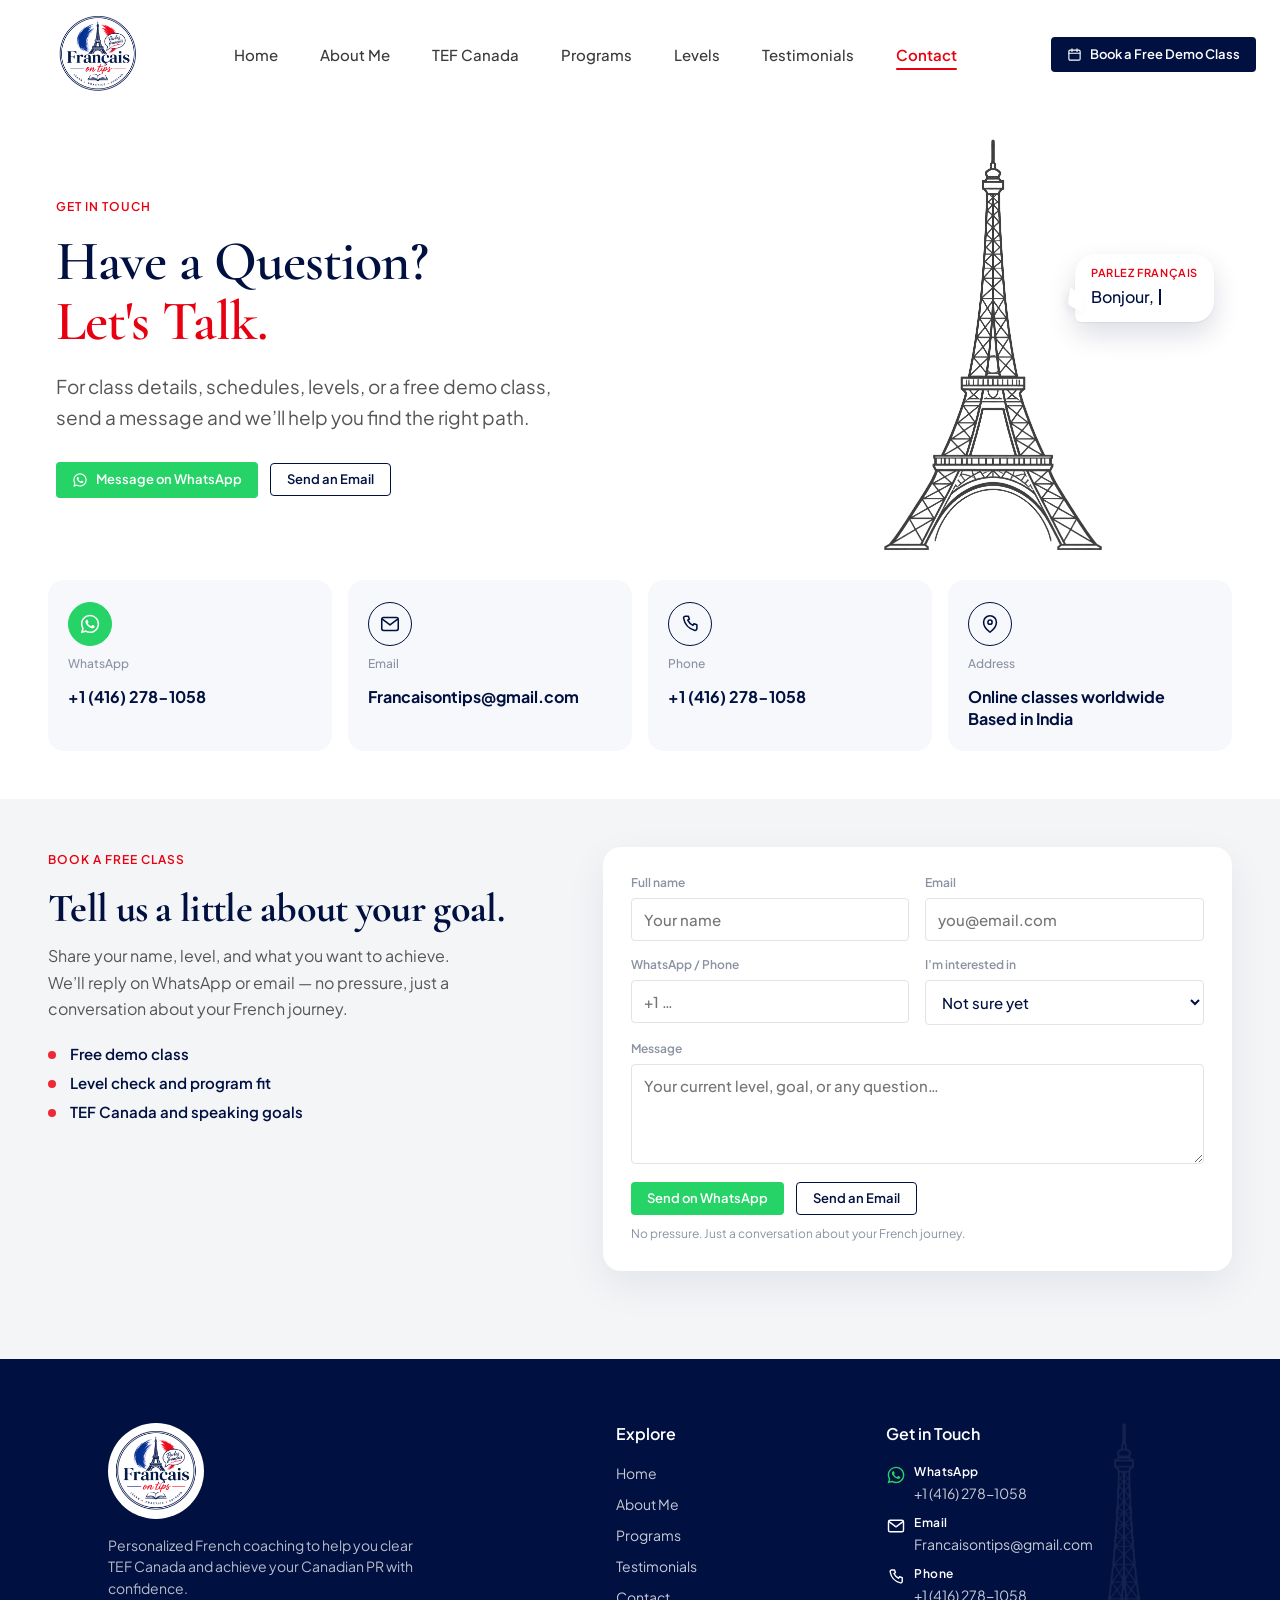
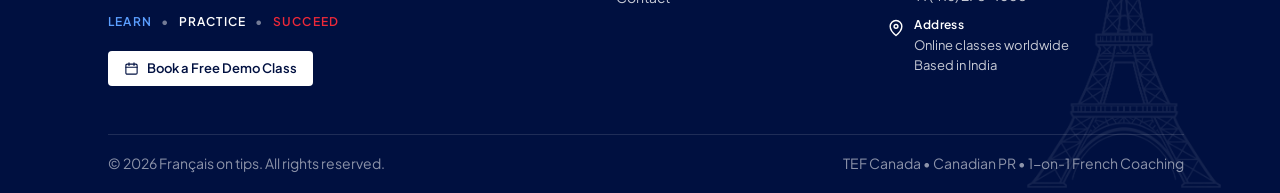
==== contact.html @ 5529ccb1 "v" ====
<!DOCTYPE html>
<html lang="en">
<head>
  <meta charset="UTF-8">
  <meta name="viewport" content="width=device-width, initial-scale=1.0">
  <title>Contact — Français on tips</title>
  <link rel="stylesheet" href="css/typography.css">
  <link rel="stylesheet" href="css/style.css">
</head>
<body>
  <header class="site-header">
    <nav class="navbar" aria-label="Primary">
      <a class="logo" href="index.html">
        <img src="images/logo.png" alt="Français on tips — Learn, Practice, Succeed">
      </a>

      <input type="checkbox" id="nav-toggle" class="nav-toggle" hidden>
      <label class="nav-hamburger" for="nav-toggle" aria-label="Toggle menu">
        <span></span>
        <span></span>
        <span></span>
      </label>

      <div class="nav-panel">
        <ul class="nav-links">
          <li><a href="index.html">Home</a></li>
          <li><a href="index.html#about">About Me</a></li>
          <li><a href="index.html#tef">TEF Canada</a></li>
          <li><a href="explore.html">Programs</a></li>
          <li><a href="index.html#courses">Levels</a></li>
          <li><a href="index.html#testimonials">Testimonials</a></li>
          <li><a class="active" href="contact.html">Contact</a></li>
        </ul>

        <a class="btn btn-primary nav-cta-mobile text-button" href="#book">
          <svg class="icon-cal" viewBox="0 0 24 24" aria-hidden="true">
            <rect x="3" y="5" width="18" height="16" rx="2" fill="none" stroke="currentColor" stroke-width="1.8"/>
            <path d="M3 10h18M8 3v4M16 3v4" fill="none" stroke="currentColor" stroke-width="1.8" stroke-linecap="round"/>
          </svg>
          Book a Free Demo Class
        </a>
      </div>

      <a class="btn btn-primary nav-cta text-button" href="#book">
        <svg class="icon-cal" viewBox="0 0 24 24" aria-hidden="true">
          <rect x="3" y="5" width="18" height="16" rx="2" fill="none" stroke="currentColor" stroke-width="1.8"/>
          <path d="M3 10h18M8 3v4M16 3v4" fill="none" stroke="currentColor" stroke-width="1.8" stroke-linecap="round"/>
        </svg>
        Book a Free Demo Class
      </a>
    </nav>
  </header>

  <main>
    <section class="contact-hero" id="contact">
      <div class="contact-hero-inner">
        <div class="contact-hero-copy">
          <span class="text-label contact-kicker">Get in Touch</span>
          <h1 class="heading-display">Have a Question?<br><span class="accent">Let's Talk.</span></h1>
          <p class="text-body-lg contact-lead">
            For class details, schedules, levels, or a free demo class,
            send a message and we’ll help you find the right path.
          </p>
          <div class="contact-hero-actions">
            <a class="btn text-button talk-wa" href="https://wa.me/14162781058" target="_blank" rel="noopener noreferrer">
              <svg viewBox="0 0 24 24" fill="currentColor" aria-hidden="true">
                <path d="M19.05 4.91A9.82 9.82 0 0 0 12.04 2C6.55 2 2.08 6.45 2.08 11.94c0 1.75.46 3.45 1.32 4.95L2 22l5.25-1.38a10 10 0 0 0 4.79 1.22h.01c5.49 0 9.96-4.45 9.96-9.94 0-2.65-1.03-5.14-2.96-7zM12.04 20.15h-.01a8.26 8.26 0 0 1-4.21-1.15l-.3-.18-3.12.82.83-3.04-.2-.31a8.2 8.2 0 0 1-1.26-4.38c0-4.54 3.7-8.24 8.26-8.24 2.2 0 4.28.86 5.84 2.42a8.18 8.18 0 0 1 2.42 5.83c0 4.54-3.71 8.23-8.25 8.23zm4.52-6.16c-.25-.12-1.47-.72-1.7-.81-.22-.08-.39-.12-.55.13-.16.24-.63.8-.77.97-.14.16-.28.18-.53.06-.25-.13-1.05-.39-2-1.23-.74-.66-1.23-1.47-1.38-1.72-.14-.24-.02-.38.11-.5.11-.11.25-.28.37-.42.12-.14.16-.24.25-.41.08-.16.04-.31-.02-.43-.06-.12-.55-1.33-.76-1.82-.2-.48-.4-.41-.55-.42h-.47c-.16 0-.43.06-.65.31-.22.24-.86.84-.86 2.06s.88 2.39 1 2.56c.12.16 1.73 2.64 4.2 3.7.59.25 1.05.41 1.41.52.59.18 1.13.16 1.56.1.48-.07 1.47-.6 1.67-1.18.21-.58.21-1.07.14-1.18-.06-.1-.22-.16-.47-.28z"/>
              </svg>
              Message on WhatsApp
            </a>
            <a class="btn btn-outline text-button" href="mailto:Francaisontips@gmail.com">
              Send an Email
            </a>
          </div>
        </div>

        <div class="contact-hero-visual">
          <img class="contact-eiffel" src="images/eiffel-tower.png" alt="">
          <div class="speech-bubble">
            <p class="chat-label">Parlez français</p>
            <p class="chat-typed">
              <span id="chat-type"></span><span class="chat-cursor" aria-hidden="true"></span>
            </p>
          </div>
        </div>
      </div>
    </section>

    <section class="contact-cards">
      <a class="contact-card" href="https://wa.me/14162781058" target="_blank" rel="noopener noreferrer">
        <span class="talk-icon talk-icon-wa" aria-hidden="true">
          <svg viewBox="0 0 24 24" fill="currentColor">
            <path d="M19.05 4.91A9.82 9.82 0 0 0 12.04 2C6.55 2 2.08 6.45 2.08 11.94c0 1.75.46 3.45 1.32 4.95L2 22l5.25-1.38a10 10 0 0 0 4.79 1.22h.01c5.49 0 9.96-4.45 9.96-9.94 0-2.65-1.03-5.14-2.96-7zM12.04 20.15h-.01a8.26 8.26 0 0 1-4.21-1.15l-.3-.18-3.12.82.83-3.04-.2-.31a8.2 8.2 0 0 1-1.26-4.38c0-4.54 3.7-8.24 8.26-8.24 2.2 0 4.28.86 5.84 2.42a8.18 8.18 0 0 1 2.42 5.83c0 4.54-3.71 8.23-8.25 8.23zm4.52-6.16c-.25-.12-1.47-.72-1.7-.81-.22-.08-.39-.12-.55.13-.16.24-.63.8-.77.97-.14.16-.28.18-.53.06-.25-.13-1.05-.39-2-1.23-.74-.66-1.23-1.47-1.38-1.72-.14-.24-.02-.38.11-.5.11-.11.25-.28.37-.42.12-.14.16-.24.25-.41.08-.16.04-.31-.02-.43-.06-.12-.55-1.33-.76-1.82-.2-.48-.4-.41-.55-.42h-.47c-.16 0-.43.06-.65.31-.22.24-.86.84-.86 2.06s.88 2.39 1 2.56c.12.16 1.73 2.64 4.2 3.7.59.25 1.05.41 1.41.52.59.18 1.13.16 1.56.1.48-.07 1.47-.6 1.67-1.18.21-.58.21-1.07.14-1.18-.06-.1-.22-.16-.47-.28z"/>
          </svg>
        </span>
        <strong class="talk-label">WhatsApp</strong>
        <span>+1 (416) 278-1058</span>
      </a>

      <a class="contact-card" href="mailto:Francaisontips@gmail.com">
        <span class="talk-icon" aria-hidden="true">
          <svg viewBox="0 0 24 24" fill="none">
            <rect x="3" y="5" width="18" height="14" rx="2" stroke="currentColor" stroke-width="1.7"/>
            <path d="m4 7 8 6 8-6" stroke="currentColor" stroke-width="1.7" stroke-linecap="round" stroke-linejoin="round"/>
          </svg>
        </span>
        <strong class="talk-label">Email</strong>
        <span>Francaisontips@gmail.com</span>
      </a>

      <a class="contact-card" href="tel:+14162781058">
        <span class="talk-icon" aria-hidden="true">
          <svg viewBox="0 0 24 24" fill="none">
            <path d="M7 3.5h3.2l1.1 3.2-1.8 1.1a12.5 12.5 0 0 0 5.7 5.7l1.1-1.8 3.2 1.1V17a2 2 0 0 1-2.2 2A16.5 16.5 0 0 1 5 5.7 2 2 0 0 1 7 3.5Z" stroke="currentColor" stroke-width="1.7" stroke-linejoin="round"/>
          </svg>
        </span>
        <strong class="talk-label">Phone</strong>
        <span>+1 (416) 278-1058</span>
      </a>

      <div class="contact-card">
        <span class="talk-icon" aria-hidden="true">
          <svg viewBox="0 0 24 24" fill="none">
            <path d="M12 21s7-5.4 7-11a7 7 0 1 0-14 0c0 5.6 7 11 7 11Z" stroke="currentColor" stroke-width="1.7" stroke-linejoin="round"/>
            <circle cx="12" cy="10" r="2.3" stroke="currentColor" stroke-width="1.7"/>
          </svg>
        </span>
        <strong class="talk-label">Address</strong>
        <span>Online classes worldwide<br>Based in India</span>
      </div>
    </section>

    <section class="contact-book" id="book">
      <div class="contact-book-copy">
        <span class="text-label contact-kicker">Book a Free Class</span>
        <h2 class="heading-h2 talk-title">Tell us a little about your goal.</h2>
        <p class="text-body">
          Share your name, level, and what you want to achieve.
          We’ll reply on WhatsApp or email — no pressure, just a conversation about your French journey.
        </p>
        <ul class="contact-points">
          <li>Free demo class</li>
          <li>Level check and program fit</li>
          <li>TEF Canada and speaking goals</li>
        </ul>
      </div>

      <form class="contact-form" id="contact-form">
        <div class="contact-fields">
          <label class="contact-field">
            <span>Full name</span>
            <input type="text" name="name" autocomplete="name" required placeholder="Your name">
          </label>
          <label class="contact-field">
            <span>Email</span>
            <input type="email" name="email" autocomplete="email" required placeholder="you@email.com">
          </label>
          <label class="contact-field">
            <span>WhatsApp / Phone</span>
            <input type="tel" name="phone" autocomplete="tel" placeholder="+1 …">
          </label>
          <label class="contact-field">
            <span>I’m interested in</span>
            <select name="program">
              <option value="Not sure yet">Not sure yet</option>
              <option value="1-on-1 Speaking">1-on-1 Speaking</option>
              <option value="Group Speaking">Group Speaking</option>
              <option value="Foundation Course A1–B2">Foundation Course A1–B2</option>
              <option value="TEF Canada Prep">TEF Canada Prep</option>
            </select>
          </label>
        </div>
        <label class="contact-field">
          <span>Message</span>
          <textarea name="message" rows="4" placeholder="Your current level, goal, or any question…"></textarea>
        </label>
        <div class="contact-form-actions">
          <button class="btn text-button talk-wa" type="submit" name="via" value="whatsapp">
            Send on WhatsApp
          </button>
          <button class="btn btn-outline text-button" type="submit" name="via" value="email">
            Send an Email
          </button>
        </div>
        <p class="cta-note">No pressure. Just a conversation about your French journey.</p>
      </form>
    </section>
  </main>

  <footer class="site-footer">
    <img class="footer-eiffel" src="images/eiffel-tower.png" alt="">

    <div class="footer-inner">
      <div class="footer-brand">
        <a class="footer-logo" href="index.html">
          <img src="images/logo.png" alt="Français on tips">
        </a>
        <p class="text-body-sm">
          Personalized French coaching to help you clear TEF Canada
          and achieve your Canadian PR with confidence.
        </p>
        <p class="footer-tagline">
          <span class="flag-blue">Learn</span>
          <span class="flag-dot">•</span>
          <span class="flag-white">Practice</span>
          <span class="flag-dot">•</span>
          <span class="flag-red">Succeed</span>
        </p>
        <a class="btn btn-primary text-button footer-cta" href="#book">
          <svg class="icon-cal" viewBox="0 0 24 24" aria-hidden="true">
            <rect x="3" y="5" width="18" height="16" rx="2" fill="none" stroke="currentColor" stroke-width="1.8"/>
            <path d="M3 10h18M8 3v4M16 3v4" fill="none" stroke="currentColor" stroke-width="1.8" stroke-linecap="round"/>
          </svg>
          Book a Free Demo Class
        </a>
      </div>

      <div class="footer-col">
        <h2 class="heading-h6">Explore</h2>
        <ul>
          <li><a href="index.html">Home</a></li>
          <li><a href="index.html#about">About Me</a></li>
          <li><a href="explore.html">Programs</a></li>
          <li><a href="index.html#testimonials">Testimonials</a></li>
          <li><a href="contact.html">Contact</a></li>
        </ul>
      </div>

      <div class="footer-col footer-contact">
        <h2 class="heading-h6">Get in Touch</h2>
        <ul>
          <li>
            <a class="footer-contact-link" href="https://wa.me/14162781058" target="_blank" rel="noopener noreferrer">
              <span class="footer-icon footer-icon-whatsapp" aria-hidden="true">
                <svg viewBox="0 0 24 24" fill="currentColor">
                  <path d="M19.05 4.91A9.82 9.82 0 0 0 12.04 2C6.55 2 2.08 6.45 2.08 11.94c0 1.75.46 3.45 1.32 4.95L2 22l5.25-1.38a10 10 0 0 0 4.79 1.22h.01c5.49 0 9.96-4.45 9.96-9.94 0-2.65-1.03-5.14-2.96-7zM12.04 20.15h-.01a8.26 8.26 0 0 1-4.21-1.15l-.3-.18-3.12.82.83-3.04-.2-.31a8.2 8.2 0 0 1-1.26-4.38c0-4.54 3.7-8.24 8.26-8.24 2.2 0 4.28.86 5.84 2.42a8.18 8.18 0 0 1 2.42 5.83c0 4.54-3.71 8.23-8.25 8.23zm4.52-6.16c-.25-.12-1.47-.72-1.7-.81-.22-.08-.39-.12-.55.13-.16.24-.63.8-.77.97-.14.16-.28.18-.53.06-.25-.13-1.05-.39-2-1.23-.74-.66-1.23-1.47-1.38-1.72-.14-.24-.02-.38.11-.5.11-.11.25-.28.37-.42.12-.14.16-.24.25-.41.08-.16.04-.31-.02-.43-.06-.12-.55-1.33-.76-1.82-.2-.48-.4-.41-.55-.42h-.47c-.16 0-.43.06-.65.31-.22.24-.86.84-.86 2.06s.88 2.39 1 2.56c.12.16 1.73 2.64 4.2 3.7.59.25 1.05.41 1.41.52.59.18 1.13.16 1.56.1.48-.07 1.47-.6 1.67-1.18.21-.58.21-1.07.14-1.18-.06-.1-.22-.16-.47-.28z"/>
                </svg>
              </span>
              <span>
                <strong>WhatsApp</strong>
                +1 (416) 278-1058
              </span>
            </a>
          </li>
          <li>
            <a class="footer-contact-link" href="mailto:Francaisontips@gmail.com">
              <span class="footer-icon" aria-hidden="true">
                <svg viewBox="0 0 24 24" fill="none">
                  <rect x="3" y="5" width="18" height="14" rx="2" stroke="currentColor" stroke-width="1.7"/>
                  <path d="m4 7 8 6 8-6" stroke="currentColor" stroke-width="1.7" stroke-linecap="round" stroke-linejoin="round"/>
                </svg>
              </span>
              <span>
                <strong>Email</strong>
                Francaisontips@gmail.com
              </span>
            </a>
          </li>
          <li>
            <a class="footer-contact-link" href="tel:+14162781058">
              <span class="footer-icon" aria-hidden="true">
                <svg viewBox="0 0 24 24" fill="none">
                  <path d="M7 3.5h3.2l1.1 3.2-1.8 1.1a12.5 12.5 0 0 0 5.7 5.7l1.1-1.8 3.2 1.1V17a2 2 0 0 1-2.2 2A16.5 16.5 0 0 1 5 5.7 2 2 0 0 1 7 3.5Z" stroke="currentColor" stroke-width="1.7" stroke-linejoin="round"/>
                </svg>
              </span>
              <span>
                <strong>Phone</strong>
                +1 (416) 278-1058
              </span>
            </a>
          </li>
          <li>
            <span class="footer-contact-link">
              <span class="footer-icon" aria-hidden="true">
                <svg viewBox="0 0 24 24" fill="none">
                  <path d="M12 21s7-5.4 7-11a7 7 0 1 0-14 0c0 5.6 7 11 7 11Z" stroke="currentColor" stroke-width="1.7" stroke-linejoin="round"/>
                  <circle cx="12" cy="10" r="2.3" stroke="currentColor" stroke-width="1.7"/>
                </svg>
              </span>
              <span>
                <strong>Address</strong>
                Online classes worldwide<br>Based in India
              </span>
            </span>
          </li>
        </ul>
      </div>
    </div>

    <div class="footer-bottom">
      <p class="text-body-sm">© 2026 Français on tips. All rights reserved.</p>
      <p class="text-body-sm">TEF Canada • Canadian PR • 1-on-1 French Coaching</p>
    </div>
  </footer>

  <script src="js/main.js"></script>
</body>
</html>
---- css/typography.css ----
/* =========================================
   EDUCATION WEBSITE — TYPOGRAPHY SYSTEM
   Font: Plus Jakarta Sans
   Mobile → Tablet → Desktop
   ========================================= */

@font-face {
  font-family: "Plus Jakarta Sans";
  src: url("../fonts/PlusJakartaSans-VariableFont_wght.ttf") format("truetype");
  font-weight: 200 800;
  font-style: normal;
  font-display: swap;
}

@font-face {
  font-family: "Plus Jakarta Sans";
  src: url("../fonts/PlusJakartaSans-Italic-VariableFont_wght.ttf") format("truetype");
  font-weight: 200 800;
  font-style: italic;
  font-display: swap;
}

@font-face {
  font-family: "Cormorant Garamond";
  src: url("../fonts/CormorantGaramond-VariableFont_wght.ttf") format("truetype");
  font-weight: 300 700;
  font-style: normal;
  font-display: swap;
}

@font-face {
  font-family: "Cormorant Garamond";
  src: url("../fonts/CormorantGaramond-Italic-VariableFont_wght.ttf") format("truetype");
  font-weight: 300 700;
  font-style: italic;
  font-display: swap;
}

/* ---------- Base Typography ---------- */

:root {
  --font-family: "Plus Jakarta Sans", sans-serif;
  --font-display: "Cormorant Garamond", serif;

  /* Brand Colors */
  --navy: #001040;
  --navy-mid: #0b2158;
  --red: #e80010;
  --red-maple: #f83830;

  /* Text Colors */
  --text-primary: #1a1a1a;
  --text-secondary: #555555;
  --text-muted: #777777;

  /* Line Heights */
  --heading-line-height: 1.15;
  --body-line-height: 1.6;
}

html {
  font-family: var(--font-family);
}

body {
  font-family: var(--font-family);
  color: var(--text-primary);
}


/* =========================================
   DISPLAY — Hero / Page Title (Serif)
   ========================================= */

.heading-display {
  font-family: var(--font-display);
  font-size: 40px;
  line-height: 1.08;
  font-weight: 600;
  letter-spacing: -0.6px;
  color: var(--navy);
  margin: 0;
}

.heading-display .accent {
  color: var(--red);
}


/* =========================================
   H1 — Main Page Heading
   ========================================= */

.heading-h1 {
  font-family: var(--font-family);
  font-size: 36px;
  line-height: 1.15;
  font-weight: 700;
  letter-spacing: -0.8px;
  color: var(--text-primary);
  margin: 0;
}


/* =========================================
   H2 — Section Heading
   ========================================= */

.heading-h2 {
  font-family: var(--font-family);
  font-size: 30px;
  line-height: 1.2;
  font-weight: 700;
  letter-spacing: -0.5px;
  color: var(--text-primary);
  margin: 0;
}


/* =========================================
   H3 — Sub Section Heading
   ========================================= */

.heading-h3 {
  font-family: var(--font-family);
  font-size: 24px;
  line-height: 1.25;
  font-weight: 600;
  letter-spacing: -0.3px;
  color: var(--text-primary);
  margin: 0;
}


/* =========================================
   H4 — Card / Content Heading
   ========================================= */

.heading-h4 {
  font-family: var(--font-family);
  font-size: 20px;
  line-height: 1.3;
  font-weight: 600;
  color: var(--text-primary);
  margin: 0;
}


/* =========================================
   H5 — Small Heading
   ========================================= */

.heading-h5 {
  font-family: var(--font-family);
  font-size: 18px;
  line-height: 1.35;
  font-weight: 600;
  color: var(--text-primary);
  margin: 0;
}


/* =========================================
   H6 — Smallest Heading
   ========================================= */

.heading-h6 {
  font-family: var(--font-family);
  font-size: 16px;
  line-height: 1.4;
  font-weight: 600;
  color: var(--text-primary);
  margin: 0;
}


/* =========================================
   BODY / DESCRIPTION
   ========================================= */

.text-body {
  font-family: var(--font-family);
  font-size: 16px;
  line-height: var(--body-line-height);
  font-weight: 400;
  color: var(--text-secondary);
  margin: 0;
}


/* Large Description */

.text-body-lg {
  font-family: var(--font-family);
  font-size: 18px;
  line-height: 1.6;
  font-weight: 400;
  color: var(--text-secondary);
  margin: 0;
}


/* Small Description */

.text-body-sm {
  font-family: var(--font-family);
  font-size: 14px;
  line-height: 1.55;
  font-weight: 400;
  color: var(--text-secondary);
  margin: 0;
}


/* =========================================
   LABEL / EYEBROW
   ========================================= */

.text-label {
  font-family: var(--font-family);
  font-size: 13px;
  line-height: 1.4;
  font-weight: 600;
  letter-spacing: 0.8px;
  text-transform: uppercase;
  color: var(--text-secondary);
}


/* =========================================
   BUTTON TEXT
   ========================================= */

.text-button {
  font-family: var(--font-family);
  font-size: 13px;
  line-height: 1;
  font-weight: 600;
}


/* =========================================
   MOBILE
   0px – 767px
   ========================================= */

@media (max-width: 767px) {

  .heading-display {
    font-size: 36px;
    line-height: 1.1;
    letter-spacing: -0.5px;
  }

  .heading-h1 {
    font-size: 32px;
    line-height: 1.15;
    letter-spacing: -0.6px;
  }

  .heading-h2 {
    font-size: 26px;
    line-height: 1.2;
    letter-spacing: -0.4px;
  }

  .heading-h3 {
    font-size: 22px;
    line-height: 1.25;
  }

  .heading-h4 {
    font-size: 19px;
    line-height: 1.3;
  }

  .heading-h5 {
    font-size: 17px;
    line-height: 1.35;
  }

  .heading-h6 {
    font-size: 15px;
    line-height: 1.4;
  }

  .text-body-lg {
    font-size: 17px;
    line-height: 1.55;
  }

  .text-body {
    font-size: 15px;
    line-height: 1.6;
  }

  .text-body-sm {
    font-size: 13px;
    line-height: 1.55;
  }

  .text-label {
    font-size: 11px;
    letter-spacing: 0.7px;
  }

  .text-button {
    font-size: 12px;
  }
}


/* =========================================
   TABLET
   768px – 1023px
   ========================================= */

@media (min-width: 768px) and (max-width: 1023px) {

  .heading-display {
    font-size: 48px;
    line-height: 1.08;
    letter-spacing: -0.7px;
  }

  .heading-h1 {
    font-size: 42px;
    line-height: 1.15;
    letter-spacing: -0.8px;
  }

  .heading-h2 {
    font-size: 34px;
    line-height: 1.2;
  }

  .heading-h3 {
    font-size: 26px;
    line-height: 1.25;
  }

  .heading-h4 {
    font-size: 21px;
    line-height: 1.3;
  }

  .heading-h5 {
    font-size: 18px;
  }

  .heading-h6 {
    font-size: 16px;
  }

  .text-body-lg {
    font-size: 18px;
    line-height: 1.6;
  }

  .text-body {
    font-size: 16px;
    line-height: 1.6;
  }

  .text-body-sm {
    font-size: 14px;
  }

  .text-label {
    font-size: 12px;
  }

  .text-button {
    font-size: 13px;
  }
}


/* =========================================
   DESKTOP
   1024px+
   ========================================= */

@media (min-width: 1024px) {

  .heading-display {
    font-size: 52px;
    line-height: 1.06;
    letter-spacing: -0.9px;
  }

  .heading-h1 {
    font-size: 52px;
    line-height: 1.1;
    letter-spacing: -1.2px;
  }

  .heading-h2 {
    font-size: 40px;
    line-height: 1.15;
    letter-spacing: -0.7px;
  }

  .heading-h3 {
    font-size: 30px;
    line-height: 1.2;
    letter-spacing: -0.4px;
  }

  .heading-h4 {
    font-size: 22px;
    line-height: 1.3;
  }

  .heading-h5 {
    font-size: 19px;
    line-height: 1.35;
  }

  .heading-h6 {
    font-size: 16px;
    line-height: 1.4;
  }

  .text-body-lg {
    font-size: 19px;
    line-height: 1.65;
  }

  .text-body {
    font-size: 16px;
    line-height: 1.65;
  }

  .text-body-sm {
    font-size: 14px;
    line-height: 1.55;
  }

  .text-label {
    font-size: 12px;
    letter-spacing: 1px;
  }

  .text-button {
    font-size: 13px;
  }
}
---- css/style.css ----
/* =========================================
   FRANÇAIS ON TIPS — Layout
   Mobile → Tablet → Desktop
   ========================================= */

*,
*::before,
*::after {
  box-sizing: border-box;
}

html {
  scroll-behavior: smooth;
}

body {
  margin: 0;
  background: #ffffff;
  overflow-x: hidden;
}

img {
  max-width: 100%;
  height: auto;
  display: block;
}

a {
  color: inherit;
  text-decoration: none;
}

ul {
  margin: 0;
  padding: 0;
  list-style: none;
}

:root {
  --header-h: 92px;
  --page-pad: 20px;
  --page-pad-left: 56px;
  --max-width: 1240px;
  --feature-bg: #f4f5f7;
  --line: #e6e8ee;
}

/* ---------- Buttons ---------- */

.btn {
  display: inline-flex;
  align-items: center;
  justify-content: center;
  gap: 8px;
  border: 0;
  cursor: pointer;
  white-space: nowrap;
}

.btn-primary {
  position: relative;
  isolation: isolate;
  overflow: hidden;
  background: var(--navy);
  color: #ffffff;
  border-radius: 4px;
  padding: 10px 16px;
  transition: color 0.35s ease, transform 0.35s ease, box-shadow 0.35s ease;
}

.btn-primary::before {
  content: "";
  position: absolute;
  inset: 0;
  background: #ed2939;
  transform: translateX(-101%);
  transition: transform 0.45s cubic-bezier(0.22, 1, 0.36, 1);
  z-index: -1;
}

.btn-primary:hover {
  color: #ffffff;
  transform: translateY(-3px);
  box-shadow: 0 12px 24px rgba(0, 16, 64, 0.22);
}

.btn-primary:hover::before {
  transform: translateX(0);
}

.btn-primary:active {
  transform: translateY(-1px);
}

.icon-cal {
  width: 15px;
  height: 15px;
  flex-shrink: 0;
}

.btn-outline {
  position: relative;
  isolation: isolate;
  overflow: hidden;
  background: #ffffff;
  color: var(--navy);
  border: 1.5px solid var(--navy);
  border-radius: 4px;
  padding: 9px 16px;
  transition: color 0.35s ease, transform 0.35s ease, background 0.35s ease, box-shadow 0.35s ease;
}

.btn-outline:hover {
  color: #ffffff;
  background: var(--navy);
  transform: translateY(-3px);
  box-shadow: 0 12px 24px rgba(0, 16, 64, 0.18);
}

/* =========================================
   NAVBAR
   ========================================= */

.site-header {
  position: relative;
  z-index: 40;
  background: #ffffff;
}

.navbar {
  max-width: none;
  width: 100%;
  margin: 0;
  min-height: var(--header-h);
  padding: 12px 24px 12px var(--page-pad-left);
  display: flex;
  align-items: center;
  justify-content: space-between;
  gap: 16px;
}

.logo {
  flex-shrink: 0;
  display: flex;
  align-items: center;
}

.logo img {
  width: 84px;
  height: 84px;
  object-fit: contain;
}

.nav-hamburger {
  width: 44px;
  height: 44px;
  display: none;
  align-items: center;
  justify-content: center;
  flex-direction: column;
  gap: 6px;
  cursor: pointer;
  border-radius: 10px;
  margin-left: auto;
}

.nav-hamburger span {
  display: block;
  width: 22px;
  height: 2px;
  background: var(--navy);
  border-radius: 2px;
  transition: transform 0.2s ease, opacity 0.2s ease;
}

.nav-toggle:checked + .nav-hamburger span:nth-child(1) {
  transform: translateY(8px) rotate(45deg);
}

.nav-toggle:checked + .nav-hamburger span:nth-child(2) {
  opacity: 0;
}

.nav-toggle:checked + .nav-hamburger span:nth-child(3) {
  transform: translateY(-8px) rotate(-45deg);
}

.nav-panel {
  display: flex;
  align-items: center;
  flex: 1;
  justify-content: center;
}

.nav-links {
  display: flex;
  align-items: center;
  flex-wrap: wrap;
  justify-content: center;
  gap: 36px;
}

.nav-links a {
  font-family: var(--font-family);
  font-size: 15px;
  font-weight: 500;
  color: #3a3a3a;
  padding: 6px 0;
  position: relative;
}

.nav-links a:hover {
  color: var(--navy);
}

.nav-links a.active {
  color: var(--red);
  font-weight: 600;
}

.nav-links a.active::after {
  content: "";
  position: absolute;
  left: 0;
  right: 0;
  bottom: 0;
  height: 2px;
  background: var(--red);
  border-radius: 2px;
}

.nav-cta {
  flex-shrink: 0;
}

.nav-cta-mobile {
  display: none;
}

/* =========================================
   HERO
   ========================================= */

.hero {
  max-width: none;
  width: 100%;
  margin: 0;
  padding: 12px 0 56px;
  overflow: hidden;
}

.hero-inner {
  position: relative;
  display: grid;
  grid-template-columns: 1.05fr 0.95fr;
  align-items: center;
  gap: 24px;
  min-height: 560px;
  padding: 0 24px 0 var(--page-pad-left);
}

.hero-copy {
  position: relative;
  z-index: 2;
  max-width: 600px;
  padding-bottom: 24px;
}

.heading-display {
  overflow: visible;
}

.hero-copy .heading-display .accent {
  display: inline-block;
}

.pr-flip {
  display: inline-grid;
  place-items: center;
  vertical-align: -0.06em;
  width: 1.55em;
  height: 1em;
}

.pr-flip-inner {
  display: grid;
  place-items: center;
  width: 100%;
  height: 100%;
}

.pr-front,
.pr-back {
  grid-area: 1 / 1;
  display: flex;
  align-items: center;
  justify-content: center;
  width: 100%;
  height: 100%;
  backface-visibility: hidden;
  -webkit-backface-visibility: hidden;
}

.pr-front {
  color: var(--red);
  z-index: 2;
  animation: pr-front-turn 5.6s cubic-bezier(0.4, 0, 0.2, 1) 0.5s infinite;
}

.pr-back {
  z-index: 1;
  pointer-events: none;
  animation: pr-back-turn 5.6s cubic-bezier(0.4, 0, 0.2, 1) 0.5s infinite;
}

.pr-back img {
  height: 1em;
  width: auto;
  aspect-ratio: 1051 / 1496;
  max-width: none;
  display: block;
  object-fit: contain;
}

@keyframes pr-front-turn {
  0%,
  16% {
    transform: perspective(740px) rotateY(0deg);
    opacity: 1;
    visibility: visible;
  }
  28%,
  72% {
    transform: perspective(740px) rotateY(-90deg);
    opacity: 0;
    visibility: hidden;
  }
  84%,
  100% {
    transform: perspective(740px) rotateY(0deg);
    opacity: 1;
    visibility: visible;
  }
}

@keyframes pr-back-turn {
  0%,
  30% {
    transform: perspective(740px) rotateY(90deg);
    opacity: 0;
    visibility: hidden;
  }
  42%,
  58% {
    transform: perspective(740px) rotateY(0deg);
    opacity: 1;
    visibility: visible;
  }
  70%,
  100% {
    transform: perspective(740px) rotateY(90deg);
    opacity: 0;
    visibility: hidden;
  }
}

.hero-badge {
  display: inline-flex;
  align-items: center;
  gap: 8px;
  background: #f3f4f6;
  border-radius: 999px;
  padding: 7px 14px 7px 10px;
  margin-bottom: 22px;
}

.hero-badge img {
  width: 18px;
  height: 18px;
  object-fit: contain;
}

.hero-badge .text-label {
  color: var(--navy);
}

.hero-lead {
  margin-top: 20px;
  max-width: 460px;
}

.hero-actions {
  display: flex;
  align-items: center;
  flex-wrap: wrap;
  gap: 22px;
  margin-top: 32px;
}

.link-more {
  display: inline-flex;
  align-items: center;
  gap: 8px;
  color: var(--navy);
}

.link-more:hover {
  color: var(--red);
}

/* ---------- Visual cluster ---------- */

.hero-visual {
  position: relative;
  z-index: 1;
  min-height: 520px;
  display: flex;
  align-items: center;
  justify-content: center;
}

.hero-eiffel {
  position: absolute;
  left: 38%;
  top: -8%;
  height: 105%;
  width: auto;
  max-width: none;
  z-index: 0;
  pointer-events: none;
  user-select: none;
  filter: brightness(0) invert(0.76);
  opacity: 0.32;
}

.portrait {
  position: relative;
  z-index: 2;
  width: min(360px, 74%);
  aspect-ratio: 1;
  border-radius: 50%;
  overflow: hidden;
  background: #d6e8f7;
  border: 2px solid #d0d5dd;
  box-shadow: 0 0 0 8px #ffffff, 0 18px 40px rgba(0, 16, 64, 0.12);
}

.portrait img {
  width: 100%;
  height: 100%;
  object-fit: cover;
  object-position: center 22%;
  transform: scale(1.18);
}

.speech-bubble {
  position: absolute;
  z-index: 3;
  right: 0;
  top: 40%;
  max-width: 230px;
  background: #ffffff;
  border: 0;
  border-radius: 20px 20px 20px 6px;
  padding: 12px 16px 14px;
  box-shadow:
    0 1px 2px rgba(0, 16, 64, 0.06),
    0 12px 28px rgba(0, 16, 64, 0.14);
}

.speech-bubble::before {
  content: "";
  position: absolute;
  left: -7px;
  bottom: 14px;
  width: 16px;
  height: 16px;
  background: #ffffff;
  border-radius: 0 0 0 4px;
  transform: rotate(28deg) skewX(18deg);
  box-shadow: -3px 4px 8px rgba(0, 16, 64, 0.06);
}

.speech-bubble::after {
  display: none;
}

.chat-label {
  margin: 0 0 6px;
  font-family: var(--font-family);
  font-size: 11px;
  font-weight: 600;
  letter-spacing: 0.6px;
  text-transform: uppercase;
  color: var(--red);
}

.chat-typed {
  margin: 0;
  font-family: var(--font-family);
  font-style: normal;
  font-weight: 500;
  font-size: 16px;
  line-height: 1.45;
  color: var(--navy);
  min-height: 1.45em;
}

.chat-cursor {
  display: inline-block;
  width: 2px;
  height: 0.95em;
  margin-left: 2px;
  background: var(--navy);
  vertical-align: -2px;
  animation: chat-blink 0.85s step-end infinite;
}

@keyframes chat-blink {
  0%,
  50% {
    opacity: 1;
  }
  51%,
  100% {
    opacity: 0;
  }
}

/* =========================================
   FEATURE BAR
   ========================================= */

.feature-bar {
  margin-top: 8px;
  margin-left: 0;
  margin-right: 0;
  background: var(--feature-bg);
  border: 1px solid var(--line);
  border-left: 0;
  border-right: 0;
  border-radius: 0;
  box-shadow: 0 10px 30px rgba(0, 16, 64, 0.06);
  display: grid;
  grid-template-columns: repeat(4, 1fr);
  padding: 22px 24px 22px var(--page-pad-left);
}

.feature-item {
  display: flex;
  align-items: center;
  gap: 14px;
  padding: 8px 22px;
  border-right: 1px solid #dfe3ea;
  animation: feature-in 0.55s ease both;
  transition: transform 0.3s ease, background 0.3s ease;
}

.feature-item:nth-child(1) { animation-delay: 0.08s; }
.feature-item:nth-child(2) { animation-delay: 0.18s; }
.feature-item:nth-child(3) { animation-delay: 0.28s; }
.feature-item:nth-child(4) { animation-delay: 0.38s; }

@keyframes feature-in {
  from {
    opacity: 0;
    transform: translateY(14px);
  }
  to {
    opacity: 1;
    transform: translateY(0);
  }
}

.feature-item:hover {
  transform: translateY(-4px);
  background: rgba(255, 255, 255, 0.7);
}

.feature-item:last-child {
  border-right: 0;
}

.feature-item .heading-h6 {
  color: var(--navy);
  transition: color 0.3s ease;
}

.feature-item:hover .heading-h6 {
  color: #ed2939;
}

.feature-icon,
.feature-icon-img {
  width: 42px;
  height: 42px;
  flex-shrink: 0;
  color: var(--navy);
  transition: transform 0.35s ease, color 0.3s ease;
}

.feature-icon svg {
  width: 100%;
  height: 100%;
}

.feature-icon-img {
  object-fit: contain;
  animation: maple-tilt 2.8s ease-in-out infinite;
}

@keyframes maple-tilt {
  0%,
  100% {
    transform: rotate(0deg);
  }
  50% {
    transform: rotate(-12deg);
  }
}

.feature-item:hover .feature-icon,
.feature-item:hover .feature-icon-img {
  animation: none;
  transform: scale(1.12);
  color: #ed2939;
}

/* =========================================
   TRANSLATOR — English to French
   ========================================= */

.visually-hidden {
  position: absolute;
  width: 1px;
  height: 1px;
  padding: 0;
  margin: -1px;
  overflow: hidden;
  clip: rect(0, 0, 0, 0);
  white-space: nowrap;
  border: 0;
}

.translator {
  width: 100%;
  padding: 72px 48px 80px;
  background: #f4f5f7;
}

.translator-inner {
  max-width: 980px;
  margin: 0 auto;
}

.translator-intro {
  text-align: center;
  margin-bottom: 36px;
}

.translator-kicker {
  color: var(--red);
  display: inline-block;
  margin-bottom: 12px;
}

.translator-title {
  font-family: var(--font-display);
  color: var(--navy);
  margin: 0 0 12px;
}

.translator-lead {
  margin: 0 auto;
  max-width: 480px;
  color: var(--text-secondary);
}

.translator-board {
  display: grid;
  grid-template-columns: 1fr auto 1fr;
  gap: 0;
  align-items: stretch;
  background: #ffffff;
  border: 1px solid var(--line);
  border-radius: 22px;
  box-shadow: 0 14px 40px rgba(0, 16, 64, 0.07);
  overflow: hidden;
}

.translator-pane {
  background: transparent;
  border: 0;
  border-radius: 0;
  box-shadow: none;
  padding: 28px 26px 22px;
  display: flex;
  flex-direction: column;
  min-width: 0;
}

.translator-pane:first-of-type {
  border-right: 1px solid var(--line);
}

.translator-pane-head {
  display: flex;
  align-items: center;
  justify-content: space-between;
  gap: 12px;
  margin-bottom: 14px;
}

.translator-lang {
  display: inline-flex;
  align-items: center;
  gap: 8px;
  font-family: var(--font-family);
  font-size: 13px;
  font-weight: 700;
  color: var(--navy);
  letter-spacing: 0.2px;
}

.translator-flag {
  width: 18px;
  height: 12px;
  border-radius: 2px;
  display: inline-block;
  box-shadow: 0 0 0 1px rgba(0, 16, 64, 0.08);
}

.translator-flag-en {
  background: linear-gradient(180deg, #012169 33%, #ffffff 33% 66%, #c8102e 66%);
}

.translator-flag-fr {
  background: linear-gradient(90deg, #002654 33.33%, #ffffff 33.33% 66.66%, #ed2939 66.66%);
}

.translator-count {
  font-size: 12px;
  color: #8a93a6;
}

.translator-pane textarea,
.translator-output {
  width: 100%;
  min-height: 168px;
  border: 0;
  outline: 0;
  resize: vertical;
  font-family: var(--font-family);
  font-size: 16px;
  line-height: 1.55;
  color: var(--text-primary);
  background: #f7f9fc;
  border-radius: 4px;
  padding: 14px 14px;
}

.translator-pane textarea::placeholder {
  color: #9aa3b5;
}

.translator-output {
  white-space: pre-wrap;
  overflow-wrap: anywhere;
  word-break: break-word;
}

.translator-output[data-empty="true"]::before {
  content: "La traduction apparaîtra ici.";
  color: #9aa3b5;
}

.translator-chips {
  display: flex;
  flex-wrap: wrap;
  justify-content: center;
  gap: 8px;
  margin-top: 14px;
}

.translator-chip {
  position: relative;
  isolation: isolate;
  overflow: hidden;
  border: 1px solid var(--line);
  background: #ffffff;
  color: var(--navy);
  font-family: var(--font-family);
  font-size: 12px;
  font-weight: 600;
  padding: 8px 12px;
  border-radius: 4px;
  cursor: pointer;
  transition: color 0.35s ease, border-color 0.35s ease;
}

.translator-chip::before {
  content: "";
  position: absolute;
  inset: 0;
  background: #ed2939;
  transform: translateX(-101%);
  transition: transform 0.45s cubic-bezier(0.22, 1, 0.36, 1);
  z-index: -1;
}

.translator-chip:hover {
  color: #ffffff;
  border-color: #ed2939;
}

.translator-chip:hover::before {
  transform: translateX(0);
}

.translator-swap {
  width: 36px;
  height: 36px;
  margin: auto 0;
  border-radius: 4px;
  background: var(--navy);
  color: #ffffff;
  display: flex;
  align-items: center;
  justify-content: center;
  font-size: 16px;
  flex-shrink: 0;
  align-self: center;
  position: relative;
  z-index: 1;
  box-shadow: 0 0 0 6px #ffffff;
}

.translator-copy {
  border: 0;
  background: var(--navy);
  color: #ffffff;
  font-family: var(--font-family);
  font-size: 12px;
  font-weight: 600;
  padding: 8px 12px;
  border-radius: 4px;
  cursor: pointer;
  position: relative;
  isolation: isolate;
  overflow: hidden;
  transition: color 0.35s ease;
}

.translator-copy::before {
  content: "";
  position: absolute;
  inset: 0;
  background: #ed2939;
  transform: translateX(-101%);
  transition: transform 0.45s cubic-bezier(0.22, 1, 0.36, 1);
  z-index: -1;
}

.translator-copy:hover,
.translator-copy.is-copied {
  color: #ffffff;
}

.translator-copy:hover::before,
.translator-copy.is-copied::before {
  transform: translateX(0);
}

.translator-status {
  min-height: 18px;
  margin: 12px 0 0;
  font-size: 12px;
  font-weight: 600;
  text-align: center;
  color: #8a93a6;
}

.translator-status.is-busy {
  color: var(--navy);
}

.translator-status.is-ok {
  color: #1f7a4d;
}

.translator-status.is-err {
  color: var(--red);
}

/* =========================================
   ABOUT — Meet Your French Coach
   ========================================= */

.about {
  width: 100%;
  padding: 88px 96px 100px 108px;
  background: #ffffff;
}

.about-inner {
  display: grid;
  grid-template-columns: 1.15fr 0.85fr;
  gap: 56px;
  align-items: center;
}

.about-kicker {
  color: var(--red);
  display: inline-block;
  margin-bottom: 14px;
}

.about-title {
  font-family: var(--font-display);
  color: var(--navy);
  margin-bottom: 22px;
}

.about-copy .text-body {
  margin-bottom: 16px;
  max-width: 560px;
}

.about-highlight {
  font-family: var(--font-family);
  font-size: 16px;
  line-height: 1.55;
  font-weight: 700;
  color: var(--red);
  margin: 8px 0 28px;
  max-width: 560px;
}

.about-card {
  position: relative;
  background: #ffffff;
  border: 1px solid var(--line);
  border-radius: 20px;
  box-shadow: 0 14px 40px rgba(0, 16, 64, 0.07);
  padding: 36px 32px;
  overflow: hidden;
}

.about-eiffel {
  position: absolute;
  right: -2%;
  bottom: -18%;
  height: 108%;
  width: auto;
  max-width: none;
  pointer-events: none;
  user-select: none;
  filter: brightness(0) invert(0.76);
  opacity: 0.42;
  z-index: 0;
}

.credential-list {
  position: relative;
  z-index: 1;
  display: flex;
  flex-direction: column;
  gap: 28px;
}

.credential-item {
  display: flex;
  align-items: flex-start;
  gap: 16px;
}

.credential-item .heading-h6 {
  color: var(--navy);
  margin-bottom: 4px;
}

.credential-icon {
  width: 42px;
  height: 42px;
  flex-shrink: 0;
  color: var(--navy);
  display: flex;
  align-items: center;
  justify-content: center;
}

.credential-icon svg,
.credential-icon img {
  width: 32px;
  height: 32px;
  object-fit: contain;
}

/* =========================================
   PROGRAM
   ========================================= */

.program {
  width: 100%;
  padding: 72px 96px 80px 108px;
  background: #f4f5f7;
}

.program-kicker {
  color: var(--red);
  display: inline-block;
  margin-bottom: 12px;
}

.program-title {
  font-family: var(--font-display);
  color: var(--navy);
}

.program-card {
  display: grid;
  grid-template-columns: 1.15fr 0.85fr 1.15fr;
  gap: 0;
  background: #ffffff;
  border: 1px solid var(--line);
  border-radius: 22px;
  box-shadow: 0 14px 40px rgba(0, 16, 64, 0.07);
  overflow: hidden;
  animation: program-fade 0.7s ease both;
}

.program-header {
  text-align: center;
  margin-bottom: 36px;
  animation: program-fade 0.6s ease both;
}

.program-actions {
  text-align: center;
  margin-top: 28px;
}

@keyframes program-fade {
  from {
    opacity: 0;
    transform: translateY(18px);
  }
  to {
    opacity: 1;
    transform: translateY(0);
  }
}

.program-col {
  position: relative;
  padding: 36px 32px;
  border-right: 1px solid var(--line);
  transition: background 0.35s ease;
}

.program-col-link {
  position: absolute;
  inset: 0;
  z-index: 1;
}

.program-col:hover {
  background: #f7f9fc;
}

.program-col:last-child {
  border-right: 0;
}

.program-col .heading-h4 {
  color: var(--navy);
  margin: 16px 0 10px;
}

.program-col .heading-h4:first-child {
  margin-top: 0;
}

.program-badge {
  width: 56px;
  height: 56px;
  border-radius: 50%;
  background: var(--navy);
  display: flex;
  align-items: center;
  justify-content: center;
  animation: badge-pulse 2.8s ease-in-out infinite;
}

@keyframes badge-pulse {
  0%,
  100% {
    transform: scale(1);
  }
  50% {
    transform: scale(1.08);
  }
}

.program-badge img {
  width: 28px;
  height: 28px;
  object-fit: contain;
  filter: brightness(0) invert(1);
}

.program-lead {
  margin-bottom: 18px;
  max-width: 280px;
}

.program-checks {
  display: flex;
  flex-direction: column;
  gap: 12px;
}

.program-checks li {
  display: flex;
  align-items: flex-start;
  gap: 10px;
  font-family: var(--font-family);
  font-size: 14px;
  line-height: 1.45;
  color: var(--text-secondary);
}

.check-icon {
  width: 22px;
  height: 22px;
  flex-shrink: 0;
  margin-top: 1px;
}

.check-icon svg {
  width: 100%;
  height: 100%;
}

.check-icon circle {
  fill: var(--navy);
}

.check-icon path {
  fill: none;
  stroke: #ffffff;
  stroke-width: 2.2;
  stroke-linecap: round;
  stroke-linejoin: round;
  stroke-dasharray: 18;
  stroke-dashoffset: 18;
  animation: draw-check 0.45s ease forwards;
}

.program-checks li:nth-child(1) .check-icon path { animation-delay: 0.15s; }
.program-checks li:nth-child(2) .check-icon path { animation-delay: 0.3s; }
.program-checks li:nth-child(3) .check-icon path { animation-delay: 0.45s; }
.program-checks li:nth-child(4) .check-icon path { animation-delay: 0.6s; }

@keyframes draw-check {
  to {
    stroke-dashoffset: 0;
  }
}

.level-pills {
  display: flex;
  flex-direction: column;
  gap: 12px;
  margin-top: 8px;
}

.level-pills li {
  font-family: var(--font-family);
  font-size: 14px;
  font-weight: 500;
  color: var(--navy);
  background: #e8eef8;
  border-radius: 4px;
  padding: 12px 18px;
  text-align: center;
  transition: transform 0.3s ease, background 0.3s ease, color 0.3s ease, box-shadow 0.3s ease;
}

.level-pills li:hover {
  background: var(--navy);
  color: #ffffff;
  transform: translateX(6px);
  box-shadow: 0 8px 18px rgba(0, 16, 64, 0.16);
}

.format-row {
  position: relative;
  z-index: 2;
  display: flex;
  align-items: flex-start;
  gap: 14px;
  margin-top: 18px;
  text-decoration: none;
  color: inherit;
  transition: transform 0.3s ease;
}

.format-row:hover {
  transform: translateX(6px);
}

.format-row .heading-h6 {
  color: var(--navy);
  margin-bottom: 4px;
}

.format-icon {
  width: 48px;
  height: 48px;
  border-radius: 50%;
  flex-shrink: 0;
  display: flex;
  align-items: center;
  justify-content: center;
  transition: transform 0.35s ease;
}

.format-row:hover .format-icon {
  transform: scale(1.08);
}

.format-icon svg {
  width: 24px;
  height: 24px;
}

.format-icon-blue {
  background: #dce7f7;
  color: var(--navy);
}

.format-icon-red {
  background: #f8d7db;
  color: var(--red);
}

/* =========================================
   WHY LEARN FRENCH
   ========================================= */

.why {
  width: 100%;
  background: var(--navy);
  padding: 28px 72px 28px 96px;
  overflow: hidden;
}

.why-inner {
  display: grid;
  grid-template-columns: auto 1fr auto;
  gap: 28px;
  align-items: center;
}

.why-copy {
  min-width: max-content;
}

.why-kicker {
  color: var(--red);
  display: inline-block;
  margin-bottom: 12px;
  min-height: 1.2em;
}

.why-cursor {
  display: inline-block;
  width: 2px;
  height: 0.85em;
  margin-left: 3px;
  background: #ed2939;
  vertical-align: -2px;
  animation: chat-blink 0.85s step-end infinite;
}

.why-title {
  font-family: var(--font-display);
  color: #ffffff;
  line-height: 1.12;
}

.why-title span {
  display: block;
  white-space: nowrap;
  animation: why-in 0.65s ease both;
}

.why-title span:first-child {
  animation-delay: 0.1s;
}

.why-title span:last-child {
  animation-delay: 0.2s;
}

@keyframes why-in {
  from {
    opacity: 0;
    transform: translateY(12px);
  }
  to {
    opacity: 1;
    transform: translateY(0);
  }
}

.why-features {
  display: grid;
  grid-template-columns: repeat(4, 1fr);
  gap: 0;
}

.why-features li {
  display: flex;
  align-items: center;
  gap: 12px;
  padding: 0 16px;
  border-right: 1px solid rgba(255, 255, 255, 0.18);
  animation: why-in 0.55s ease both;
  transition: transform 0.3s ease;
}

.why-features li:nth-child(1) { animation-delay: 0.18s; }
.why-features li:nth-child(2) { animation-delay: 0.28s; }
.why-features li:nth-child(3) { animation-delay: 0.38s; }
.why-features li:nth-child(4) { animation-delay: 0.48s; }

.why-features li:hover {
  transform: translateY(-3px);
}

.why-features li:first-child {
  padding-left: 0;
}

.why-features li:last-child {
  border-right: 0;
  padding-right: 0;
}

.why-features .heading-h6 {
  color: #ffffff;
  margin: 0 0 4px;
  white-space: nowrap;
  transition: color 0.3s ease;
}

.why-features li:hover .heading-h6 {
  color: #ed2939;
}

.why-features .text-body-sm {
  color: rgba(255, 255, 255, 0.72);
  margin: 0;
}

.why-icon {
  width: 36px;
  height: 36px;
  color: #ffffff;
  display: block;
  flex-shrink: 0;
  transition: transform 0.35s ease, color 0.3s ease;
}

.why-features li:hover .why-icon {
  transform: scale(1.15);
  color: #ed2939;
}

.why-icon svg {
  width: 100%;
  height: 100%;
}

.why-visual {
  position: relative;
  display: inline-block;
  justify-self: end;
  min-height: 0;
  max-height: 160px;
  perspective: 700px;
  animation: why-in 0.7s ease 0.35s both;
}

.why-map {
  width: auto;
  height: 150px;
  max-width: 100%;
  object-fit: contain;
  filter: brightness(0) invert(1);
  opacity: 0.92;
  display: block;
}

.why-leaf {
  position: absolute;
  width: 28px;
  height: auto;
  left: 46%;
  top: 64%;
  z-index: 2;
  transform: translate(-50%, -50%);
  transform-origin: center center;
  transform-style: preserve-3d;
  animation: maple-revolve 3.2s ease-in-out infinite alternate;
  pointer-events: none;
}

@keyframes maple-revolve {
  from {
    transform: translate(-50%, -50%) rotateY(0deg);
  }
  to {
    transform: translate(-50%, -50%) rotateY(180deg);
  }
}

.why-flight {
  position: absolute;
  right: -6%;
  top: -8%;
  width: 70%;
  height: auto;
  z-index: 1;
  pointer-events: none;
  overflow: visible;
}

.why-plane {
  animation: plane-pulse 4.5s linear infinite;
}

@keyframes plane-pulse {
  0% {
    opacity: 0;
  }
  8%,
  88% {
    opacity: 1;
  }
  100% {
    opacity: 0;
  }
}

@media (prefers-reduced-motion: reduce) {
  .why-leaf,
  .why-plane {
    animation: none;
  }

  .why-plane animateMotion,
  .why-flight animate {
    display: none;
  }
}

/* =========================================
   TABLET
   768px – 1023px
   ========================================= */

@media (min-width: 768px) and (max-width: 1023px) {
  :root {
    --header-h: 84px;
    --page-pad: 28px;
    --page-pad-left: 36px;
  }

  .logo img {
    width: 64px;
    height: 64px;
  }

  .nav-hamburger {
    display: flex;
  }

  .nav-cta {
    display: none;
  }

  .nav-panel {
    position: absolute;
    top: 100%;
    left: 0;
    right: 0;
    display: none;
    flex-direction: column;
    align-items: stretch;
    background: #ffffff;
    border-bottom: 1px solid var(--line);
    padding: 8px 28px 24px;
    box-shadow: 0 16px 30px rgba(0, 16, 64, 0.08);
  }

  .nav-toggle:checked ~ .nav-panel {
    display: flex;
  }

  .nav-links {
    flex-direction: column;
    align-items: flex-start;
    gap: 4px;
  }

  .nav-links a {
    display: block;
    width: 100%;
    padding: 12px 0;
    font-size: 16px;
  }

  .nav-cta-mobile {
    display: inline-flex;
    margin-top: 12px;
    align-self: flex-start;
  }

  .btn-primary {
    padding: 9px 14px;
  }

  .hero-inner {
    grid-template-columns: 1fr;
    gap: 8px;
    min-height: 0;
    align-items: start;
    padding-top: 12px;
  }

  .hero-copy {
    max-width: 640px;
  }

  .hero-eiffel {
    left: 22%;
    top: auto;
    bottom: -4%;
    height: 44%;
    opacity: 0.3;
  }

  .hero-visual {
    min-height: 440px;
    max-width: 520px;
    margin: 0 auto;
    width: 100%;
  }

  .portrait {
    width: min(300px, 78%);
  }

  .speech-bubble {
    max-width: 200px;
  }

  .chat-typed {
    font-size: 15px;
  }

  .feature-bar {
    grid-template-columns: 1fr 1fr;
    padding: 10px 16px 10px var(--page-pad-left);
  }

  .feature-item {
    border-right: 0;
    padding: 18px 16px;
  }

  .feature-item:nth-child(odd) {
    border-right: 1px solid #dfe3ea;
  }

  .feature-item:nth-child(-n + 2) {
    border-bottom: 1px solid #dfe3ea;
  }

  .translator {
    padding: 56px 32px 64px;
  }

  .translator-intro {
    margin-bottom: 28px;
  }

  .translator-board {
    grid-template-columns: 1fr;
    overflow: visible;
  }

  .translator-pane {
    padding: 24px 22px 18px;
  }

  .translator-pane:first-of-type {
    border-right: 0;
    border-bottom: 1px solid var(--line);
  }

  .translator-swap {
    width: 32px;
    height: 32px;
    margin: -16px auto;
    transform: rotate(90deg);
  }

  .about {
    padding: 64px 56px 72px 64px;
  }

  .about-inner {
    grid-template-columns: 1fr 1fr;
    gap: 28px;
    align-items: start;
  }

  .about-card {
    padding: 28px 22px;
  }

  .credential-list {
    gap: 22px;
  }

  .program {
    padding: 56px 36px 64px 48px;
  }

  .program-card {
    grid-template-columns: 1fr;
  }

  .program-col {
    border-right: 0;
    border-bottom: 1px solid var(--line);
    padding: 28px 24px;
  }

  .program-col:last-child {
    border-bottom: 0;
  }

  .why {
    padding: 24px 36px 24px 48px;
  }

  .why-inner {
    grid-template-columns: 1fr;
    gap: 32px;
  }

  .why-copy {
    min-width: 0;
  }

  .why-features {
    grid-template-columns: 1fr 1fr;
    gap: 24px 0;
  }

  .why-features li {
    padding: 0 16px;
  }

  .why-features li:nth-child(odd) {
    padding-left: 0;
  }

  .why-features li:nth-child(even) {
    border-right: 0;
    padding-right: 0;
  }

  .why-features .heading-h6 {
    white-space: normal;
  }

  .why-visual {
    max-width: 280px;
    margin: 0 auto;
    justify-self: center;
    max-height: 140px;
  }

  .why-leaf {
    width: 22px;
  }
}

/* =========================================
   MOBILE
   0px – 767px
   ========================================= */

@media (max-width: 767px) {
  :root {
    --header-h: 76px;
    --page-pad: 18px;
    --page-pad-left: 20px;
  }

  .navbar {
    min-height: var(--header-h);
    padding: 8px 16px 8px var(--page-pad-left);
  }

  .logo img {
    width: 58px;
    height: 58px;
  }

  .nav-hamburger {
    display: flex;
  }

  .nav-cta {
    display: none;
  }

  .nav-panel {
    position: absolute;
    top: 100%;
    left: 0;
    right: 0;
    display: none;
    flex-direction: column;
    align-items: stretch;
    background: #ffffff;
    border-bottom: 1px solid var(--line);
    padding: 8px 18px 20px;
    box-shadow: 0 16px 30px rgba(0, 16, 64, 0.08);
  }

  .nav-toggle:checked ~ .nav-panel {
    display: flex;
  }

  .nav-links {
    flex-direction: column;
    align-items: flex-start;
    gap: 0;
  }

  .nav-links a {
    display: block;
    width: 100%;
    padding: 12px 0;
    font-size: 16px;
  }

  .nav-cta-mobile {
    display: inline-flex;
    margin-top: 10px;
    width: auto;
    max-width: 100%;
  }

  .hero {
    padding: 8px 0 36px;
  }

  .hero-inner {
    grid-template-columns: 1fr;
    gap: 8px;
    min-height: 0;
    padding: 0 16px 0 var(--page-pad-left);
  }

  .hero-copy {
    max-width: none;
    padding-bottom: 8px;
    order: 1;
  }

  .hero-badge {
    margin-bottom: 16px;
  }

  .hero-lead {
    margin-top: 14px;
    max-width: none;
  }

  .hero-actions {
    margin-top: 22px;
    gap: 16px;
  }

  .hero-visual {
    order: 2;
    min-height: 360px;
    margin: 8px auto 12px;
    width: 100%;
    max-width: 420px;
  }

  .hero-eiffel {
    left: 12%;
    top: auto;
    bottom: -8%;
    height: 40%;
    opacity: 0.28;
  }

  .portrait {
    width: min(250px, 68%);
    box-shadow: 0 0 0 6px #ffffff, 0 14px 30px rgba(0, 16, 64, 0.12);
  }

  .speech-bubble {
    right: 2%;
    top: 46%;
    padding: 10px 12px 12px;
    max-width: 180px;
  }

  .chat-typed {
    font-size: 14px;
  }

  .feature-bar {
    grid-template-columns: 1fr;
    padding: 8px 16px 8px var(--page-pad-left);
    margin-top: 4px;
  }

  .feature-item {
    border-right: 0;
    border-bottom: 1px solid #dfe3ea;
    padding: 16px 14px;
  }

  .feature-item:last-child {
    border-bottom: 0;
  }

  .btn-primary {
    padding: 8px 12px;
  }

  .translator {
    padding: 32px 14px 40px;
  }

  .translator-intro {
    margin-bottom: 18px;
  }

  .translator-kicker {
    margin-bottom: 8px;
  }

  .translator-title {
    margin-bottom: 8px;
  }

  .translator-lead {
    max-width: none;
    padding: 0 4px;
  }

  .translator-board {
    grid-template-columns: 1fr;
    border-radius: 16px;
    overflow: visible;
  }

  .translator-pane {
    padding: 16px 14px 14px;
  }

  .translator-pane:first-of-type {
    border-right: 0;
    border-bottom: 1px solid var(--line);
    padding-bottom: 22px;
  }

  .translator-pane-out {
    padding-top: 22px;
  }

  .translator-pane-head {
    margin-bottom: 10px;
    gap: 8px;
  }

  .translator-lang {
    font-size: 12px;
  }

  .translator-count {
    font-size: 11px;
    flex-shrink: 0;
  }

  .translator-pane textarea,
  .translator-output {
    min-height: 112px;
    font-size: 16px;
    line-height: 1.5;
    padding: 12px;
    resize: none;
  }

  .translator-chips {
    flex-direction: column;
    align-items: stretch;
    gap: 8px;
    margin-top: 12px;
  }

  .translator-chip {
    width: 100%;
    font-size: 12px;
    padding: 9px 10px;
    white-space: normal;
    text-align: center;
  }

  .translator-swap {
    width: 30px;
    height: 30px;
    font-size: 14px;
    margin: -15px auto;
    transform: rotate(90deg);
  }

  .translator-copy {
    padding: 7px 10px;
    font-size: 11px;
  }

  .translator-status {
    margin-top: 8px;
    min-height: 16px;
    font-size: 11px;
  }

  .about {
    padding: 48px 28px 56px 32px;
  }

  .about-inner {
    grid-template-columns: 1fr;
    gap: 28px;
  }

  .about-copy .text-body,
  .about-highlight {
    max-width: none;
  }

  .about-title {
    margin-bottom: 16px;
  }

  .about-highlight {
    margin: 4px 0 22px;
  }

  .about-card {
    padding: 24px 18px;
  }

  .about-eiffel {
    height: 88%;
    right: -4%;
    bottom: -14%;
    opacity: 0.38;
  }

  .credential-list {
    gap: 20px;
  }

  .program {
    padding: 40px 20px 48px 24px;
  }

  .program-header {
    margin-bottom: 24px;
  }

  .program-actions {
    margin-top: 22px;
  }

  .program-card {
    grid-template-columns: 1fr;
  }

  .program-col {
    border-right: 0;
    border-bottom: 1px solid var(--line);
    padding: 24px 18px;
  }

  .program-col:last-child {
    border-bottom: 0;
  }

  .program-lead {
    max-width: none;
  }

  .why {
    padding: 24px 20px 24px 24px;
  }

  .why-inner {
    grid-template-columns: 1fr;
    gap: 28px;
  }

  .why-copy {
    min-width: 0;
  }

  .why-features {
    grid-template-columns: 1fr;
    gap: 16px;
  }

  .why-features li {
    border-right: 0;
    padding: 0 0 16px;
    border-bottom: 1px solid rgba(255, 255, 255, 0.18);
  }

  .why-features li:last-child {
    border-bottom: 0;
    padding-bottom: 0;
  }

  .why-features .heading-h6 {
    white-space: normal;
  }

  .why-visual {
    max-width: 280px;
    margin: 0 auto;
    justify-self: center;
    min-height: 0;
    max-height: 140px;
  }

  .why-leaf {
    width: 22px;
  }
}

/* Compact desktop nav between 1024 and 1199 */
@media (min-width: 1024px) and (max-width: 1199px) {
  :root {
    --page-pad: 28px;
  }

  .nav-links {
    gap: 28px;
  }

  .nav-links a {
    font-size: 13px;
  }

  .nav-cta {
    padding: 8px 12px;
  }

  .logo img {
    width: 64px;
    height: 64px;
  }

  .hero-inner {
    gap: 8px;
  }

  .portrait {
    width: min(320px, 78%);
  }

  .feature-item {
    padding: 8px 12px;
    gap: 10px;
  }
}

@media (min-width: 1200px) {
  .heading-display {
    font-size: 56px;
  }

  .hero-inner {
    min-height: 600px;
  }

  .nav-links {
    gap: 42px;
  }
}

@media (min-width: 1400px) {
  .heading-display {
    font-size: 58px;
  }
}

/* =========================================
   SUCCESS STORIES
   ========================================= */

.stories {
  width: 100%;
  padding: 80px 96px 40px 108px;
  background: #ffffff;
}

.stories-header {
  text-align: center;
  margin-bottom: 40px;
}

.stories-kicker {
  color: var(--red);
  display: inline-block;
  margin-bottom: 12px;
}

.stories-title {
  font-family: var(--font-display);
  color: var(--navy);
}

.stories-carousel {
  display: flex;
  align-items: center;
  gap: 18px;
}

.stories-viewport {
  overflow: hidden;
  flex: 1;
  min-width: 0;
  container-type: inline-size;
}

.stories-track {
  display: flex;
  gap: 24px;
  transition: transform 0.4s ease;
  will-change: transform;
}

.story-card {
  flex: 0 0 calc((100cqi - 48px) / 3);
  background: #ffffff;
  border: 1px solid var(--line);
  border-radius: 18px;
  box-shadow: 0 10px 28px rgba(0, 16, 64, 0.06);
  padding: 28px 24px 22px;
  display: flex;
  flex-direction: column;
  min-height: 240px;
}

.story-quote {
  font-family: var(--font-display);
  font-size: 52px;
  line-height: 0.7;
  color: var(--red);
  display: block;
  margin-bottom: 12px;
}

.story-card .text-body {
  flex: 1;
  margin-bottom: 22px;
}

.story-card strong {
  color: var(--navy);
  font-weight: 700;
}

.story-person {
  display: flex;
  align-items: center;
  gap: 12px;
}

.story-person .heading-h6 {
  color: var(--navy);
  margin-bottom: 2px;
}

.story-avatar {
  width: 44px;
  height: 44px;
  border-radius: 50%;
  flex-shrink: 0;
  display: flex;
  align-items: center;
  justify-content: center;
  font-family: var(--font-family);
  font-size: 13px;
  font-weight: 700;
  color: #ffffff;
  background: var(--navy);
}

.story-avatar-2 { background: #1d4e9e; }
.story-avatar-3 { background: #8a1538; }
.story-avatar-4 { background: #0b2158; }
.story-avatar-5 { background: #c45c26; }
.story-avatar-6 { background: #2f6b4f; }

.stories-btn {
  width: 44px;
  height: 44px;
  border-radius: 50%;
  border: 1px solid var(--line);
  background: #ffffff;
  color: var(--navy);
  box-shadow: 0 8px 18px rgba(0, 16, 64, 0.1);
  cursor: pointer;
  flex-shrink: 0;
  font-size: 28px;
  line-height: 1;
  display: flex;
  align-items: center;
  justify-content: center;
  padding: 0;
}

.stories-btn:hover {
  background: var(--navy);
  color: #ffffff;
}

/* =========================================
   CTA BANNER
   ========================================= */

.cta-wrap {
  width: 100%;
  padding: 24px 96px 80px 108px;
}

.cta-banner {
  position: relative;
  display: flex;
  align-items: center;
  gap: 28px;
  background: #d7e6f6;
  border-radius: 22px;
  padding: 28px 36px;
  overflow: hidden;
}

.cta-visual {
  position: relative;
  flex-shrink: 0;
  width: 150px;
  height: 110px;
}

.cta-eiffel {
  height: 110px;
  width: auto;
  max-width: none;
  filter: brightness(0) invert(0.12);
  opacity: 0.9;
}

.cta-bubble {
  position: absolute;
  right: -8px;
  top: 18px;
  background: #ffffff;
  border: 1.5px solid var(--navy);
  border-radius: 16px;
  padding: 8px 12px 10px;
}

.cta-bubble p {
  margin: 0;
  font-family: var(--font-display);
  font-style: italic;
  font-weight: 600;
  font-size: 16px;
  color: var(--navy);
  line-height: 1;
  white-space: nowrap;
}

.cta-flag {
  display: block;
  width: 18px;
  height: 3px;
  margin-top: 6px;
  background: linear-gradient(90deg, #002654 33%, #ffffff 33% 66%, #ed2939 66%);
  border-radius: 1px;
}

.cta-copy {
  flex: 1;
  min-width: 0;
}

.cta-title {
  font-family: var(--font-display);
  color: var(--navy);
  margin-bottom: 8px;
}

.cta-btn {
  flex-shrink: 0;
}

.cta-arrow {
  position: absolute;
  right: 210px;
  bottom: 8px;
  width: 90px;
  height: 50px;
  pointer-events: none;
}

@media (min-width: 768px) and (max-width: 1023px) {
  .stories {
    padding: 56px 36px 28px 48px;
  }

  .story-card {
    flex-basis: calc((100cqi - 24px) / 2);
  }

  .cta-wrap {
    padding: 16px 36px 56px 48px;
  }

  .cta-banner {
    flex-wrap: wrap;
    padding: 24px;
  }

  .cta-arrow {
    display: none;
  }
}

@media (max-width: 767px) {
  .stories {
    padding: 40px 20px 20px 24px;
  }

  .stories-carousel {
    gap: 8px;
  }

  .stories-btn {
    width: 36px;
    height: 36px;
    font-size: 22px;
  }

  .story-card {
    flex-basis: 100cqi;
    min-height: 220px;
  }

  .cta-wrap {
    padding: 12px 20px 40px 24px;
  }

  .cta-banner {
    flex-direction: column;
    align-items: flex-start;
    padding: 22px 18px;
    gap: 18px;
  }

  .cta-arrow {
    display: none;
  }

  .cta-btn {
    width: auto;
    max-width: 100%;
  }
}

/* =========================================
   FOOTER
   ========================================= */

.site-footer {
  position: relative;
  background: var(--navy);
  color: #ffffff;
  padding: 64px 96px 0 108px;
  overflow: hidden;
}

.footer-eiffel {
  position: absolute;
  right: 4%;
  bottom: 0;
  height: 86%;
  width: auto;
  max-width: none;
  pointer-events: none;
  filter: brightness(0) invert(1);
  opacity: 0.08;
}

.footer-inner {
  position: relative;
  z-index: 1;
  display: grid;
  grid-template-columns: 1.6fr 0.8fr 1fr;
  gap: 32px;
  padding-bottom: 48px;
}

.footer-inner > * {
  min-width: 0;
}

.footer-logo {
  display: inline-flex;
  align-items: center;
  justify-content: center;
  width: 96px;
  height: 96px;
  background: #ffffff;
  border-radius: 50%;
  margin-bottom: 16px;
}

.footer-logo img {
  width: 88px;
  height: 88px;
  object-fit: contain;
  margin-bottom: 0;
}

.footer-brand .text-body-sm {
  color: rgba(255, 255, 255, 0.72);
  max-width: 320px;
  margin-bottom: 14px;
}

.footer-tagline {
  font-family: var(--font-family);
  font-size: 12px;
  font-weight: 600;
  letter-spacing: 1.2px;
  text-transform: uppercase;
  margin: 0 0 22px;
}

.footer-tagline .flag-blue {
  color: #5b9fff;
}

.footer-tagline .flag-white {
  color: #ffffff;
}

.footer-tagline .flag-red {
  color: #ed2939;
}

.footer-tagline .flag-dot {
  color: rgba(255, 255, 255, 0.45);
  margin: 0 6px;
}

.footer-cta {
  background: #ffffff;
  color: var(--navy);
}

.footer-cta::before {
  background: linear-gradient(90deg, #002654 0 34%, #ed2939 34% 100%);
}

.footer-cta:hover {
  background: #ffffff;
}

.footer-col .heading-h6 {
  color: #ffffff;
  margin-bottom: 18px;
}

.footer-col ul {
  display: flex;
  flex-direction: column;
  gap: 10px;
}

.footer-col a,
.footer-col li {
  font-family: var(--font-family);
  font-size: 14px;
  line-height: 1.5;
  color: rgba(255, 255, 255, 0.78);
  transition: color 0.2s ease;
}

.footer-col a:hover {
  color: #ed2939;
}

.footer-col a:hover strong,
.footer-col a:hover .footer-icon {
  color: #ed2939;
}

.footer-contact ul {
  gap: 10px;
}

.footer-contact-link {
  display: flex;
  align-items: flex-start;
  gap: 8px;
  color: rgba(255, 255, 255, 0.78);
  font-size: 13px;
  min-width: 0;
}

.footer-contact-link span:last-child {
  min-width: 0;
  overflow-wrap: anywhere;
  word-break: break-word;
}

.footer-contact-link strong {
  display: block;
  font-size: 12px;
  font-weight: 600;
  letter-spacing: 0.4px;
  color: #ffffff;
  margin-bottom: 2px;
}

.footer-icon {
  width: 20px;
  height: 20px;
  color: #ffffff;
  display: flex;
  align-items: center;
  justify-content: center;
  flex-shrink: 0;
  margin-top: 2px;
}

.footer-icon svg {
  width: 20px;
  height: 20px;
}

.footer-icon-whatsapp {
  color: #25d366;
}

a.footer-contact-link:hover,
a.footer-contact-link:hover strong,
a.footer-contact-link:hover .footer-icon,
a.footer-contact-link:hover .footer-icon-whatsapp {
  color: #ed2939;
}

.footer-bottom {
  position: relative;
  z-index: 1;
  display: flex;
  justify-content: space-between;
  align-items: center;
  flex-wrap: wrap;
  gap: 16px;
  padding: 18px 0;
  border-top: 1px solid rgba(255, 255, 255, 0.12);
}

.footer-bottom .text-body-sm {
  color: rgba(255, 255, 255, 0.55);
  overflow-wrap: anywhere;
}

@media (min-width: 768px) and (max-width: 1023px) {
  .site-footer {
    padding: 48px 28px 0;
  }

  .footer-inner {
    grid-template-columns: 1fr 1fr;
    gap: 32px 24px;
  }

  .footer-brand {
    grid-column: 1 / -1;
  }
}

@media (max-width: 767px) {
  .site-footer {
    padding: 36px 16px 0;
  }

  .footer-eiffel {
    height: 42%;
    right: -18%;
    opacity: 0.05;
  }

  .footer-inner {
    grid-template-columns: 1fr;
    gap: 28px;
    padding-bottom: 28px;
  }

  .footer-brand,
  .footer-contact {
    grid-column: auto;
  }

  .footer-logo {
    width: 72px;
    height: 72px;
  }

  .footer-logo img {
    width: 64px;
    height: 64px;
  }

  .footer-brand .text-body-sm {
    max-width: none;
  }

  .footer-tagline {
    font-size: 11px;
    letter-spacing: 0.5px;
    display: flex;
    flex-wrap: wrap;
    align-items: center;
    row-gap: 4px;
  }

  .footer-col .heading-h6 {
    margin-bottom: 12px;
  }

  .footer-contact-link {
    font-size: 12px;
  }

  .footer-contact-link span {
    min-width: 0;
    overflow-wrap: anywhere;
    word-break: break-word;
  }

  .footer-bottom {
    flex-direction: column;
    align-items: flex-start;
    gap: 8px;
    padding: 16px 0 20px;
  }

  .footer-cta {
    width: auto;
    max-width: 100%;
    white-space: normal;
  }

  .footer-col a,
  .footer-col li {
    font-size: 13px;
  }
}

/* =========================================
   EXPLORE PAGE — HERO
   ========================================= */

.explore-hero {
  width: 100%;
  padding: 24px 0 48px;
  overflow: hidden;
  background: #ffffff;
}

.explore-hero-inner {
  position: relative;
  display: grid;
  grid-template-columns: 1.05fr 0.95fr;
  align-items: center;
  gap: 24px;
  min-height: 560px;
  padding: 0 24px 0 var(--page-pad-left);
}

.explore-hero-copy {
  position: relative;
  z-index: 2;
  max-width: 620px;
}

.explore-kicker {
  color: var(--red);
  display: inline-block;
  margin-bottom: 16px;
}

.explore-hero-copy .heading-display {
  color: var(--navy);
}

.explore-lead {
  margin-top: 20px;
  max-width: 520px;
  color: var(--text-secondary);
}

.explore-hero-actions {
  display: flex;
  align-items: center;
  flex-wrap: wrap;
  gap: 14px;
  margin-top: 32px;
}

.explore-hero-visual {
  position: relative;
  z-index: 1;
  min-height: 520px;
  display: flex;
  align-items: flex-end;
  justify-content: center;
  overflow: hidden;
}

.explore-skyline {
  position: absolute;
  left: 50%;
  bottom: 0;
  z-index: 0;
  width: 165%;
  max-width: none;
  height: auto;
  transform: translateX(-50%);
  object-fit: contain;
  object-position: bottom center;
  opacity: 0.42;
  pointer-events: none;
  user-select: none;
}

.explore-pisa {
  position: relative;
  z-index: 2;
  height: min(560px, 72vh);
  width: auto;
  max-width: none;
  object-fit: contain;
}

.explore-hero-visual .speech-bubble {
  right: 4%;
  top: 22%;
}

@media (min-width: 768px) and (max-width: 1023px) {
  .explore-hero-inner {
    grid-template-columns: 1fr;
    min-height: 0;
    gap: 12px;
    padding-top: 12px;
  }

  .explore-hero-visual {
    min-height: 380px;
    max-width: 480px;
    margin: 0 auto;
    width: 100%;
  }

  .explore-pisa {
    height: 380px;
  }

  .explore-skyline {
    width: 180%;
    opacity: 0.38;
  }

  .explore-hero-visual .speech-bubble {
    top: 14%;
  }
}

@media (max-width: 767px) {
  .explore-hero {
    padding: 8px 0 36px;
  }

  .explore-hero-inner {
    grid-template-columns: 1fr;
    min-height: 0;
    gap: 8px;
    padding: 0 16px 0 var(--page-pad-left);
  }

  .explore-lead {
    max-width: none;
    margin-top: 14px;
  }

  .explore-hero-actions {
    margin-top: 22px;
    gap: 12px;
  }

  .explore-hero-visual {
    min-height: 300px;
    max-width: 360px;
    margin: 8px auto 0;
    width: 100%;
  }

  .explore-pisa {
    height: 300px;
  }

  .explore-skyline {
    width: 190%;
    opacity: 0.34;
  }

  .explore-hero-visual .speech-bubble {
    top: 8%;
    right: 0;
  }
}

/* =========================================
   EXPLORE — WHAT I OFFER
   ========================================= */

.offer {
  width: 100%;
  padding: 32px 48px 88px;
  background: #f7f8fb;
}

.offer-header {
  text-align: center;
  max-width: 720px;
  margin: 0 auto 40px;
  animation: offer-in 0.65s ease both;
}

.offer-kicker {
  color: var(--red);
  display: inline-block;
  margin-bottom: 12px;
}

.offer-title {
  font-family: var(--font-display);
  color: var(--navy);
  margin: 0 0 12px;
}

.offer-lead {
  margin: 0 auto;
  color: var(--text-secondary);
}

.offer-card {
  display: grid;
  grid-template-columns: 230px 1fr;
  max-width: 1100px;
  margin: 0 auto 28px;
  background: #ffffff;
  border: 1px solid var(--line);
  border-radius: 20px;
  overflow: hidden;
  box-shadow: 0 14px 40px rgba(0, 16, 64, 0.06);
  animation: offer-in 0.7s ease both;
  transition: transform 0.35s ease, box-shadow 0.35s ease;
  scroll-margin-top: 24px;
}

.offer-card:nth-of-type(1) { animation-delay: 0.08s; }
.offer-card:nth-of-type(2) { animation-delay: 0.18s; }
.offer-card:nth-of-type(3) { animation-delay: 0.28s; }

.offer-card:hover {
  transform: translateY(-6px);
  box-shadow: 0 20px 44px rgba(0, 16, 64, 0.12);
}

@keyframes offer-in {
  from {
    opacity: 0;
    transform: translateY(22px);
  }
  to {
    opacity: 1;
    transform: translateY(0);
  }
}

.offer-card:last-child {
  margin-bottom: 0;
}

.offer-side {
  display: flex;
  flex-direction: column;
  align-items: flex-start;
  justify-content: flex-start;
  gap: 18px;
  padding: 32px 24px;
  color: #ffffff;
}

.offer-card-navy .offer-side {
  background: var(--navy);
}

.offer-card-red .offer-side {
  background: #ed2939;
}

.offer-card-sky .offer-side {
  background: #cfe6f8;
  color: var(--navy);
}

.offer-icon {
  width: 56px;
  height: 56px;
  border-radius: 50%;
  background: rgba(255, 255, 255, 0.14);
  display: flex;
  align-items: center;
  justify-content: center;
  color: inherit;
  animation: offer-icon-pulse 2.8s ease-in-out infinite;
  transition: transform 0.35s ease;
}

.offer-card:hover .offer-icon {
  animation: none;
  transform: scale(1.12);
}

.offer-card-sky .offer-icon {
  background: #ffffff;
  color: var(--navy);
}

.offer-icon svg {
  width: 30px;
  height: 30px;
}

@keyframes offer-icon-pulse {
  0%,
  100% {
    transform: scale(1);
  }
  50% {
    transform: scale(1.08);
  }
}

.offer-side-title {
  font-family: var(--font-display);
  color: inherit;
  margin: 0;
  line-height: 1.2;
}

.offer-badge {
  display: inline-block;
  margin-top: auto;
  background: #ffffff;
  color: #ed2939;
  font-family: var(--font-family);
  font-size: 11px;
  font-weight: 700;
  letter-spacing: 0.3px;
  padding: 6px 10px;
  border-radius: 999px;
  animation: offer-badge-pop 2.4s ease-in-out infinite;
}

@keyframes offer-badge-pop {
  0%,
  100% {
    transform: scale(1);
  }
  50% {
    transform: scale(1.05);
  }
}

.offer-body {
  padding: 28px 28px 22px;
  display: flex;
  flex-direction: column;
  min-width: 0;
}

.offer-intro .heading-h4 {
  color: var(--navy);
  margin: 0 0 10px;
}

.offer-intro .text-body {
  margin: 0 0 14px;
  color: var(--text-secondary);
}

.offer-banner {
  display: flex;
  align-items: center;
  gap: 8px;
  margin: 0 0 8px;
  padding: 10px 14px;
  border-radius: 4px;
  font-family: var(--font-family);
  font-size: 13px;
  font-weight: 600;
  color: var(--navy);
  background: #e8f1fb;
  animation: offer-banner-in 0.6s ease 0.35s both;
}

.offer-card-red .offer-banner {
  background: #fde8ea;
}

.offer-banner-soft {
  background: #fff1f3;
  animation-delay: 0.5s;
}

@keyframes offer-banner-in {
  from {
    opacity: 0;
    transform: translateX(-12px);
  }
  to {
    opacity: 1;
    transform: translateX(0);
  }
}

.offer-banner-icon {
  color: #ed2939;
  flex-shrink: 0;
}

.offer-card-navy .offer-banner-icon {
  color: var(--navy);
}

.offer-lists {
  display: grid;
  grid-template-columns: 1fr 1fr;
  gap: 20px 28px;
  margin: 16px 0 20px;
}

.offer-lists-wide {
  grid-template-columns: 1fr;
}

.offer-lists .heading-h6 {
  color: var(--navy);
  margin: 0 0 10px;
}

.offer-lists ul {
  display: flex;
  flex-direction: column;
  gap: 8px;
}

.offer-get-grid {
  display: grid !important;
  grid-template-columns: 1fr 1fr;
  gap: 8px 24px;
}

.offer-lists li {
  display: flex;
  align-items: flex-start;
  gap: 8px;
  font-family: var(--font-family);
  font-size: 14px;
  line-height: 1.45;
  color: var(--text-secondary);
  animation: offer-in 0.45s ease both;
}

.offer-lists li:nth-child(1) { animation-delay: 0.2s; }
.offer-lists li:nth-child(2) { animation-delay: 0.28s; }
.offer-lists li:nth-child(3) { animation-delay: 0.36s; }
.offer-lists li:nth-child(4) { animation-delay: 0.44s; }
.offer-lists li:nth-child(5) { animation-delay: 0.52s; }
.offer-lists li:nth-child(6) { animation-delay: 0.6s; }

.offer-check {
  width: 16px;
  height: 16px;
  border-radius: 50%;
  background: var(--navy);
  flex-shrink: 0;
  margin-top: 3px;
  position: relative;
  transition: transform 0.3s ease;
}

.offer-lists li:hover .offer-check {
  transform: scale(1.18);
}

.offer-check::after {
  content: "";
  position: absolute;
  left: 5px;
  top: 3px;
  width: 4px;
  height: 7px;
  border: solid #ffffff;
  border-width: 0 1.7px 1.7px 0;
  transform: rotate(45deg);
}

.offer-card-red .offer-check {
  background: #ed2939;
}

.offer-card-sky .offer-check {
  background: #5aa3d6;
}

.offer-levels {
  display: flex;
  align-items: stretch;
  gap: 8px;
  margin-top: 4px;
  flex-wrap: wrap;
}

.offer-levels > span:not(.offer-level-arrow) {
  flex: 1;
  min-width: 90px;
  background: #e8f1fb;
  color: var(--navy);
  font-family: var(--font-family);
  font-size: 12px;
  font-weight: 700;
  line-height: 1.3;
  text-align: center;
  padding: 10px 8px;
  border-radius: 4px;
  animation: offer-in 0.45s ease both;
}

.offer-levels > span:nth-child(1) { animation-delay: 0.2s; }
.offer-levels > span:nth-child(3) { animation-delay: 0.3s; }
.offer-levels > span:nth-child(5) { animation-delay: 0.4s; }
.offer-levels > span:nth-child(7) { animation-delay: 0.5s; }

.offer-level-arrow {
  display: flex;
  align-items: center;
  color: #5aa3d6;
  font-weight: 700;
}

.offer-cta {
  align-self: flex-end;
  margin-top: auto;
}

.offer-cta-red {
  background: #ed2939;
}

.offer-cta-red::before {
  background: var(--navy);
}

@media (min-width: 768px) and (max-width: 1023px) {
  .offer {
    padding: 24px 28px 64px;
  }

  .offer-card {
    grid-template-columns: 180px 1fr;
  }

  .offer-side {
    padding: 24px 18px;
  }

  .offer-body {
    padding: 22px 20px 18px;
  }

  .offer-lists {
    gap: 16px;
  }

  .offer-get-grid {
    grid-template-columns: 1fr;
  }
}

@media (max-width: 767px) {
  .offer {
    padding: 20px 14px 48px;
  }

  .offer-header {
    margin-bottom: 24px;
  }

  .offer-card {
    grid-template-columns: 1fr;
    margin-bottom: 20px;
    border-radius: 16px;
  }

  .offer-side {
    flex-direction: row;
    flex-wrap: wrap;
    align-items: center;
    gap: 14px;
    padding: 18px 16px;
  }

  .offer-side-title {
    font-size: 22px;
    flex: 1;
  }

  .offer-badge {
    margin-top: 0;
    margin-left: 0;
  }

  .offer-body {
    padding: 18px 16px 16px;
  }

  .offer-lists,
  .offer-get-grid {
    grid-template-columns: 1fr;
  }

  .offer-cta {
    align-self: flex-start;
  }

  .offer-levels > span:not(.offer-level-arrow) {
    min-width: 70px;
    font-size: 11px;
  }
}

@media (prefers-reduced-motion: reduce) {
  .offer-header,
  .offer-card,
  .offer-icon,
  .offer-badge,
  .offer-banner,
  .offer-lists li,
  .offer-levels > span:not(.offer-level-arrow) {
    animation: none;
  }

  .offer-card:hover {
    transform: none;
  }
}

@media (prefers-reduced-motion: reduce) {
  .tef-prep-leaf,
  .tef-prep-plane,
  .tef-prep-title,
  .tef-prep-copy .text-body,
  .tef-prep-features li,
  .tef-prep-cta {
    animation: none;
  }

  .tef-prep-plane animateMotion {
    display: none;
  }
}

/* =========================================
   EXPLORE — CHOOSE YOUR PATH
   ========================================= */

.path {
  width: 100%;
  padding: 72px 48px 80px;
  background: #f4f5f7;
}

.path-header {
  text-align: center;
  margin-bottom: 36px;
  animation: offer-in 0.6s ease both;
}

.path-kicker {
  color: var(--red);
  display: inline-block;
  margin-bottom: 12px;
}

.path-title {
  font-family: var(--font-display);
  color: var(--navy);
  margin: 0;
}

.path-grid {
  display: grid;
  grid-template-columns: repeat(3, 1fr);
  gap: 22px;
  max-width: 1100px;
  margin: 0 auto;
}

.path-card {
  display: flex;
  flex-direction: column;
  align-items: flex-start;
  padding: 28px 24px 24px;
  border-radius: 18px;
  border: 1px solid var(--line);
  animation: offer-in 0.65s ease both;
  transition: transform 0.35s ease, box-shadow 0.35s ease;
}

.path-card:nth-child(1) { animation-delay: 0.08s; }
.path-card:nth-child(2) { animation-delay: 0.16s; }
.path-card:nth-child(3) { animation-delay: 0.24s; }

.path-card:hover {
  transform: translateY(-6px);
  box-shadow: 0 16px 36px rgba(0, 16, 64, 0.1);
}

.path-card-blue { background: #eaf3fb; }
.path-card-pink { background: #fdecee; }
.path-card-gold { background: #fbf6e8; }

.path-icon {
  width: 56px;
  height: 56px;
  border-radius: 50%;
  display: flex;
  align-items: center;
  justify-content: center;
  margin-bottom: 18px;
  background: #ffffff;
  color: var(--navy);
  transition: transform 0.35s ease;
}

.path-card-pink .path-icon {
  color: #ed2939;
}

.path-card:hover .path-icon {
  transform: scale(1.1);
}

.path-icon svg {
  width: 28px;
  height: 28px;
}

.path-card .heading-h4 {
  color: var(--navy);
  margin: 0 0 8px;
}

.path-arrow {
  margin: 0 0 10px;
  font-family: var(--font-family);
  font-size: 14px;
  font-weight: 700;
  color: var(--navy);
}

.path-arrow-red {
  color: #ed2939;
}

.path-card .text-body-sm {
  margin: 0 0 22px;
  color: var(--text-secondary);
}

.path-card .btn {
  margin-top: auto;
}

.path-btn-red {
  background: #ed2939;
}

.path-btn-red::before {
  background: var(--navy);
}

/* =========================================
   EXPLORE — TEF PREP STRIP
   ========================================= */

.tef-prep {
  position: relative;
  width: 100%;
  padding: 48px 48px 40px;
  background: var(--navy);
  overflow: hidden;
}

.tef-prep-leaf {
  position: absolute;
  right: -2%;
  bottom: -18%;
  height: 120%;
  width: auto;
  max-width: none;
  opacity: 0.08;
  filter: brightness(0) invert(1);
  pointer-events: none;
  animation: tef-leaf-tilt 6s ease-in-out infinite;
  transform-origin: center center;
}

@keyframes tef-leaf-tilt {
  0%,
  100% {
    transform: rotate(-6deg) scale(1);
  }
  50% {
    transform: rotate(8deg) scale(1.04);
  }
}

.tef-prep-flight {
  position: absolute;
  left: 24px;
  top: 28px;
  width: 160px;
  height: 80px;
  pointer-events: none;
  opacity: 0.7;
  overflow: visible;
}

.tef-prep-plane {
  animation: plane-pulse 4.8s linear infinite;
}

.tef-prep-inner {
  position: relative;
  z-index: 1;
  display: grid;
  grid-template-columns: 0.9fr 1.1fr;
  gap: 40px;
  align-items: center;
  max-width: 1100px;
  margin: 0 auto 28px;
}

.tef-prep-title {
  font-family: var(--font-display);
  color: #ffffff;
  margin: 0 0 14px;
  animation: why-in 0.65s ease both;
}

.tef-prep-copy .text-body {
  margin: 0;
  max-width: 420px;
  color: rgba(255, 255, 255, 0.78);
  animation: why-in 0.65s ease 0.12s both;
}

.tef-prep-features {
  display: grid;
  grid-template-columns: repeat(4, 1fr);
  gap: 0;
}

.tef-prep-features li {
  display: flex;
  flex-direction: column;
  gap: 10px;
  padding: 0 16px;
  border-right: 1px solid rgba(255, 255, 255, 0.18);
  animation: why-in 0.55s ease both;
  transition: transform 0.3s ease;
}

.tef-prep-features li:nth-child(1) { animation-delay: 0.18s; }
.tef-prep-features li:nth-child(2) { animation-delay: 0.28s; }
.tef-prep-features li:nth-child(3) { animation-delay: 0.38s; }
.tef-prep-features li:nth-child(4) { animation-delay: 0.48s; }

.tef-prep-features li:hover {
  transform: translateY(-4px);
}

.tef-prep-features li:first-child {
  padding-left: 0;
}

.tef-prep-features li:last-child {
  border-right: 0;
  padding-right: 0;
}

.tef-prep-features .heading-h6 {
  color: #ffffff;
  margin: 0 0 4px;
  transition: color 0.3s ease;
}

.tef-prep-features li:hover .heading-h6 {
  color: #ed2939;
}

.tef-prep-features .text-body-sm {
  margin: 0;
  color: rgba(255, 255, 255, 0.7);
}

.tef-prep-icon {
  width: 32px;
  height: 32px;
  color: #ffffff;
  transition: transform 0.35s ease, color 0.3s ease;
}

.tef-prep-features li:hover .tef-prep-icon {
  transform: scale(1.15);
  color: #ed2939;
}

.tef-prep-icon svg {
  width: 100%;
  height: 100%;
}

.tef-prep-cta {
  position: relative;
  z-index: 1;
  display: flex;
  width: fit-content;
  margin: 0 auto;
  background: #ed2939;
  animation: why-in 0.6s ease 0.45s both;
}

.tef-prep-cta::before {
  background: #ffffff;
}

.tef-prep-cta:hover {
  color: var(--navy);
}

@media (min-width: 768px) and (max-width: 1023px) {
  .path {
    padding: 48px 28px 56px;
  }

  .path-grid {
    grid-template-columns: 1fr;
    max-width: 520px;
  }

  .tef-prep {
    padding: 40px 28px 32px;
  }

  .tef-prep-inner {
    grid-template-columns: 1fr;
    gap: 28px;
  }

  .tef-prep-features {
    grid-template-columns: 1fr 1fr;
    gap: 20px 0;
  }

  .tef-prep-features li {
    border-right: 0;
    padding: 0 12px 16px 0;
  }

  .tef-prep-features li:nth-child(odd) {
    border-right: 1px solid rgba(255, 255, 255, 0.18);
    padding-right: 16px;
  }
}

@media (max-width: 767px) {
  .path {
    padding: 40px 16px 48px;
  }

  .path-grid {
    grid-template-columns: 1fr;
  }

  .tef-prep {
    padding: 32px 16px 28px;
  }

  .tef-prep-flight {
    display: none;
  }

  .tef-prep-inner {
    grid-template-columns: 1fr;
    gap: 24px;
    margin-bottom: 22px;
  }

  .tef-prep-features {
    grid-template-columns: 1fr;
  }

  .tef-prep-features li {
    flex-direction: row;
    align-items: flex-start;
    border-right: 0;
    border-bottom: 1px solid rgba(255, 255, 255, 0.18);
    padding: 0 0 14px;
    margin-bottom: 14px;
  }

  .tef-prep-features li:last-child {
    border-bottom: 0;
    margin-bottom: 0;
    padding-bottom: 0;
  }
}

/* =========================================
   EXPLORE — BOOK CTA + TALK
   ========================================= */

.explore-cta.cta-wrap {
  padding: 32px 48px 8px;
}

.explore-cta .cta-banner {
  animation: cta-strip-in 0.7s ease both;
}

.explore-cta .cta-banner::after {
  content: "";
  position: absolute;
  right: -8px;
  top: 18px;
  width: 72px;
  height: 118px;
  background:
    linear-gradient(165deg, #ed2939 0 46%, transparent 46% 52%, #002654 52% 100%);
  clip-path: polygon(18% 4%, 100% 0, 82% 100%, 0 94%);
  opacity: 0.72;
  pointer-events: none;
  animation: cta-stroke-sway 5s ease-in-out infinite;
  transform-origin: center center;
}

.explore-cta .cta-visual {
  animation: cta-piece-in 0.65s ease 0.12s both;
}

.explore-cta .cta-eiffel {
  transform-origin: bottom center;
  animation: cta-eiffel-sway 4.2s ease-in-out infinite;
}

.explore-cta .cta-bubble {
  animation: cta-bubble-float 3.2s ease-in-out infinite;
}

.explore-cta .cta-copy {
  animation: cta-piece-in 0.65s ease 0.22s both;
}

.explore-cta .cta-title {
  min-height: 1.2em;
}

.cta-cursor {
  display: inline-block;
  width: 2px;
  height: 0.85em;
  margin-left: 3px;
  background: #ed2939;
  vertical-align: -2px;
  animation: chat-blink 0.85s step-end infinite;
}

.explore-cta .cta-action {
  animation: cta-piece-in 0.65s ease 0.34s both;
}

@keyframes cta-strip-in {
  from {
    opacity: 0;
    transform: translateY(18px);
  }
  to {
    opacity: 1;
    transform: translateY(0);
  }
}

@keyframes cta-piece-in {
  from {
    opacity: 0;
    transform: translateY(14px);
  }
  to {
    opacity: 1;
    transform: translateY(0);
  }
}

@keyframes cta-eiffel-sway {
  0%,
  100% {
    transform: rotate(-2deg);
  }
  50% {
    transform: rotate(2.4deg);
  }
}

@keyframes cta-bubble-float {
  0%,
  100% {
    transform: translateY(0);
  }
  50% {
    transform: translateY(-7px);
  }
}

@keyframes cta-stroke-sway {
  0%,
  100% {
    transform: rotate(-12deg) translateY(0);
    opacity: 0.72;
  }
  50% {
    transform: rotate(-6deg) translateY(6px);
    opacity: 0.9;
  }
}

@keyframes cta-draw {
  0% {
    stroke-dashoffset: 90;
  }
  40%,
  100% {
    stroke-dashoffset: 0;
  }
}

.cta-action {
  position: relative;
  z-index: 1;
  flex-shrink: 0;
  display: flex;
  flex-direction: column;
  align-items: flex-start;
  gap: 10px;
  max-width: 240px;
}

.cta-note {
  margin: 0;
  font-size: 12px;
  line-height: 1.45;
  color: #8b93a3;
}

.cta-scribble {
  position: absolute;
  right: -70px;
  top: 18px;
  width: 72px;
  height: 34px;
  pointer-events: none;
}

.explore-cta .cta-scribble path {
  stroke-dasharray: 90;
  stroke-dashoffset: 0;
  animation: cta-draw 3.6s ease-in-out infinite;
}

.talk {
  width: 100%;
  padding: 48px 48px 80px;
  background: #ffffff;
  display: grid;
  grid-template-columns: 1.05fr 1.2fr auto;
  align-items: center;
  gap: 36px;
  scroll-margin-top: 24px;
}

.talk-title {
  font-family: var(--font-display);
  color: var(--navy);
  margin: 0 0 10px;
}

.talk-copy .text-body {
  margin: 0;
  color: var(--text-secondary);
  max-width: 360px;
}

.talk-details {
  display: grid;
  grid-template-columns: 1fr 1fr;
  gap: 28px;
}

.talk-item {
  display: flex;
  align-items: center;
  gap: 14px;
  text-decoration: none;
  color: var(--navy);
  font-family: var(--font-family);
  font-size: 18px;
  font-weight: 700;
  line-height: 1.25;
  min-width: 0;
}

.talk-item span:last-child {
  min-width: 0;
  overflow-wrap: anywhere;
}

.talk-label {
  display: block;
  font-size: 12px;
  font-weight: 500;
  color: #8b93a3;
  margin-bottom: 4px;
}

.talk-icon {
  width: 44px;
  height: 44px;
  border-radius: 50%;
  border: 1.5px solid var(--navy);
  display: inline-flex;
  align-items: center;
  justify-content: center;
  color: var(--navy);
  flex-shrink: 0;
}

.talk-icon svg {
  width: 22px;
  height: 22px;
}

.talk-icon-wa {
  border-color: #25d366;
  background: #25d366;
  color: #ffffff;
}

.talk-item:hover {
  color: var(--red);
}

.talk-actions {
  display: flex;
  flex-direction: column;
  gap: 12px;
  padding-left: 28px;
  border-left: 1px solid #e4e7ee;
}

.talk-wa {
  position: relative;
  isolation: isolate;
  overflow: hidden;
  background: #25d366;
  color: #ffffff;
  border-radius: 4px;
  padding: 10px 16px;
  transition: transform 0.35s ease, box-shadow 0.35s ease, background 0.35s ease;
}

.talk-wa svg {
  width: 16px;
  height: 16px;
  flex-shrink: 0;
}

.talk-wa:hover {
  background: #1ebe57;
  color: #ffffff;
  transform: translateY(-3px);
  box-shadow: 0 12px 24px rgba(37, 211, 102, 0.28);
}

@media (min-width: 768px) and (max-width: 1023px) {
  .explore-cta.cta-wrap {
    padding: 24px 28px 8px;
  }

  .cta-action {
    max-width: 100%;
  }

  .cta-scribble,
  .explore-cta .cta-banner::after {
    display: none;
  }

  .talk {
    grid-template-columns: 1fr;
    gap: 28px;
    padding: 36px 28px 64px;
  }

  .talk-details {
    grid-template-columns: 1fr 1fr;
  }

  .talk-actions {
    flex-direction: row;
    flex-wrap: wrap;
    padding-left: 0;
    border-left: 0;
  }
}

@media (max-width: 767px) {
  .explore-cta.cta-wrap {
    padding: 16px 16px 4px;
  }

  .cta-action {
    max-width: 100%;
  }

  .cta-scribble,
  .explore-cta .cta-banner::after {
    display: none;
  }

  .talk {
    grid-template-columns: 1fr;
    gap: 24px;
    padding: 28px 16px 56px;
  }

  .talk-details {
    grid-template-columns: 1fr;
    gap: 16px;
  }

  .talk-item {
    font-size: 16px;
  }

  .talk-actions {
    align-items: flex-start;
    padding-left: 0;
    border-left: 0;
  }
}

@media (prefers-reduced-motion: reduce) {
  .explore-cta .cta-banner,
  .explore-cta .cta-banner::after,
  .explore-cta .cta-visual,
  .explore-cta .cta-eiffel,
  .explore-cta .cta-bubble,
  .explore-cta .cta-copy,
  .explore-cta .cta-action,
  .explore-cta .cta-scribble path {
    animation: none;
  }

  .explore-cta .cta-banner::after {
    transform: rotate(-12deg);
  }
}

/* =========================================
   CONTACT PAGE
   ========================================= */

.contact-hero {
  width: 100%;
  padding: 28px 0 12px;
  background: #ffffff;
  overflow: hidden;
}

.contact-hero-inner {
  display: grid;
  grid-template-columns: 1.1fr 0.9fr;
  align-items: center;
  gap: 32px;
  min-height: 420px;
  padding: 0 24px 0 var(--page-pad-left);
}

.contact-kicker {
  color: var(--red);
  display: inline-block;
  margin-bottom: 16px;
}

.contact-hero-copy .heading-display {
  color: var(--navy);
}

.contact-lead {
  margin-top: 20px;
  max-width: 520px;
  color: var(--text-secondary);
}

.contact-hero-actions {
  display: flex;
  flex-wrap: wrap;
  align-items: center;
  gap: 12px;
  margin-top: 28px;
}

.contact-hero-visual {
  position: relative;
  min-height: 380px;
  display: flex;
  align-items: flex-end;
  justify-content: center;
}

.contact-eiffel {
  height: min(420px, 58vh);
  width: auto;
  max-width: none;
  filter: brightness(0) invert(0.12);
  opacity: 0.88;
}

.contact-hero-visual .speech-bubble {
  right: 8%;
  top: 28%;
}

.contact-cards {
  display: grid;
  grid-template-columns: repeat(4, 1fr);
  gap: 16px;
  padding: 12px 48px 48px;
}

.contact-card {
  display: flex;
  flex-direction: column;
  align-items: flex-start;
  gap: 10px;
  padding: 22px 20px;
  background: #f7f8fb;
  border-radius: 16px;
  text-decoration: none;
  color: var(--navy);
  font-family: var(--font-family);
  font-size: 16px;
  font-weight: 700;
  line-height: 1.35;
  transition: transform 0.3s ease, box-shadow 0.3s ease, background 0.3s ease;
}

.contact-card:hover {
  transform: translateY(-4px);
  background: #ffffff;
  box-shadow: 0 14px 32px rgba(0, 16, 64, 0.1);
}

.contact-book {
  display: grid;
  grid-template-columns: 0.9fr 1.1fr;
  gap: 40px;
  align-items: start;
  padding: 48px 48px 88px;
  background: #f4f5f7;
  scroll-margin-top: 24px;
}

.contact-book-copy .talk-title {
  margin-bottom: 12px;
}

.contact-book-copy .text-body {
  color: var(--text-secondary);
  max-width: 440px;
}

.contact-points {
  margin: 22px 0 0;
  padding: 0;
  list-style: none;
  display: flex;
  flex-direction: column;
  gap: 10px;
}

.contact-points li {
  position: relative;
  padding-left: 22px;
  font-family: var(--font-family);
  font-size: 15px;
  font-weight: 600;
  color: var(--navy);
}

.contact-points li::before {
  content: "";
  position: absolute;
  left: 0;
  top: 7px;
  width: 8px;
  height: 8px;
  border-radius: 50%;
  background: #ed2939;
}

.contact-form {
  background: #ffffff;
  border-radius: 18px;
  padding: 28px;
  box-shadow: 0 14px 40px rgba(0, 16, 64, 0.07);
}

.contact-fields {
  display: grid;
  grid-template-columns: 1fr 1fr;
  gap: 16px;
  margin-bottom: 16px;
}

.contact-field {
  display: flex;
  flex-direction: column;
  gap: 8px;
  font-family: var(--font-family);
  font-size: 12px;
  font-weight: 600;
  color: #8b93a3;
}

.contact-field input,
.contact-field select,
.contact-field textarea {
  width: 100%;
  border: 1.5px solid #dfe3ea;
  border-radius: 4px;
  padding: 11px 12px;
  font-family: var(--font-family);
  font-size: 15px;
  font-weight: 500;
  color: var(--navy);
  background: #ffffff;
  outline: none;
  resize: vertical;
  transition: border-color 0.2s ease, box-shadow 0.2s ease;
}

.contact-field input:focus,
.contact-field select:focus,
.contact-field textarea:focus {
  border-color: var(--navy);
  box-shadow: 0 0 0 3px rgba(0, 16, 64, 0.08);
}

.contact-form-actions {
  display: flex;
  flex-wrap: wrap;
  gap: 12px;
  margin: 18px 0 10px;
}

.contact-form-actions .talk-wa,
.contact-form-actions .btn-outline {
  font-family: var(--font-family);
}

@media (min-width: 768px) and (max-width: 1023px) {
  .contact-hero-inner {
    grid-template-columns: 1fr;
    min-height: 0;
    gap: 8px;
  }

  .contact-hero-visual {
    min-height: 280px;
    max-width: 420px;
    margin: 0 auto;
  }

  .contact-eiffel {
    height: 280px;
  }

  .contact-cards {
    grid-template-columns: 1fr 1fr;
    padding: 12px 28px 40px;
  }

  .contact-book {
    grid-template-columns: 1fr;
    padding: 40px 28px 64px;
  }
}

@media (max-width: 767px) {
  .contact-hero {
    padding: 12px 0 8px;
  }

  .contact-hero-inner {
    grid-template-columns: 1fr;
    min-height: 0;
    gap: 8px;
    padding: 0 16px 0 var(--page-pad-left);
  }

  .contact-hero-visual {
    min-height: 220px;
  }

  .contact-eiffel {
    height: 220px;
  }

  .contact-hero-visual .speech-bubble {
    top: 12%;
    right: 0;
  }

  .contact-cards {
    grid-template-columns: 1fr;
    padding: 8px 16px 28px;
  }

  .contact-book {
    grid-template-columns: 1fr;
    padding: 28px 16px 56px;
  }

  .contact-fields {
    grid-template-columns: 1fr;
  }

  .contact-form {
    padding: 20px 16px;
  }
}
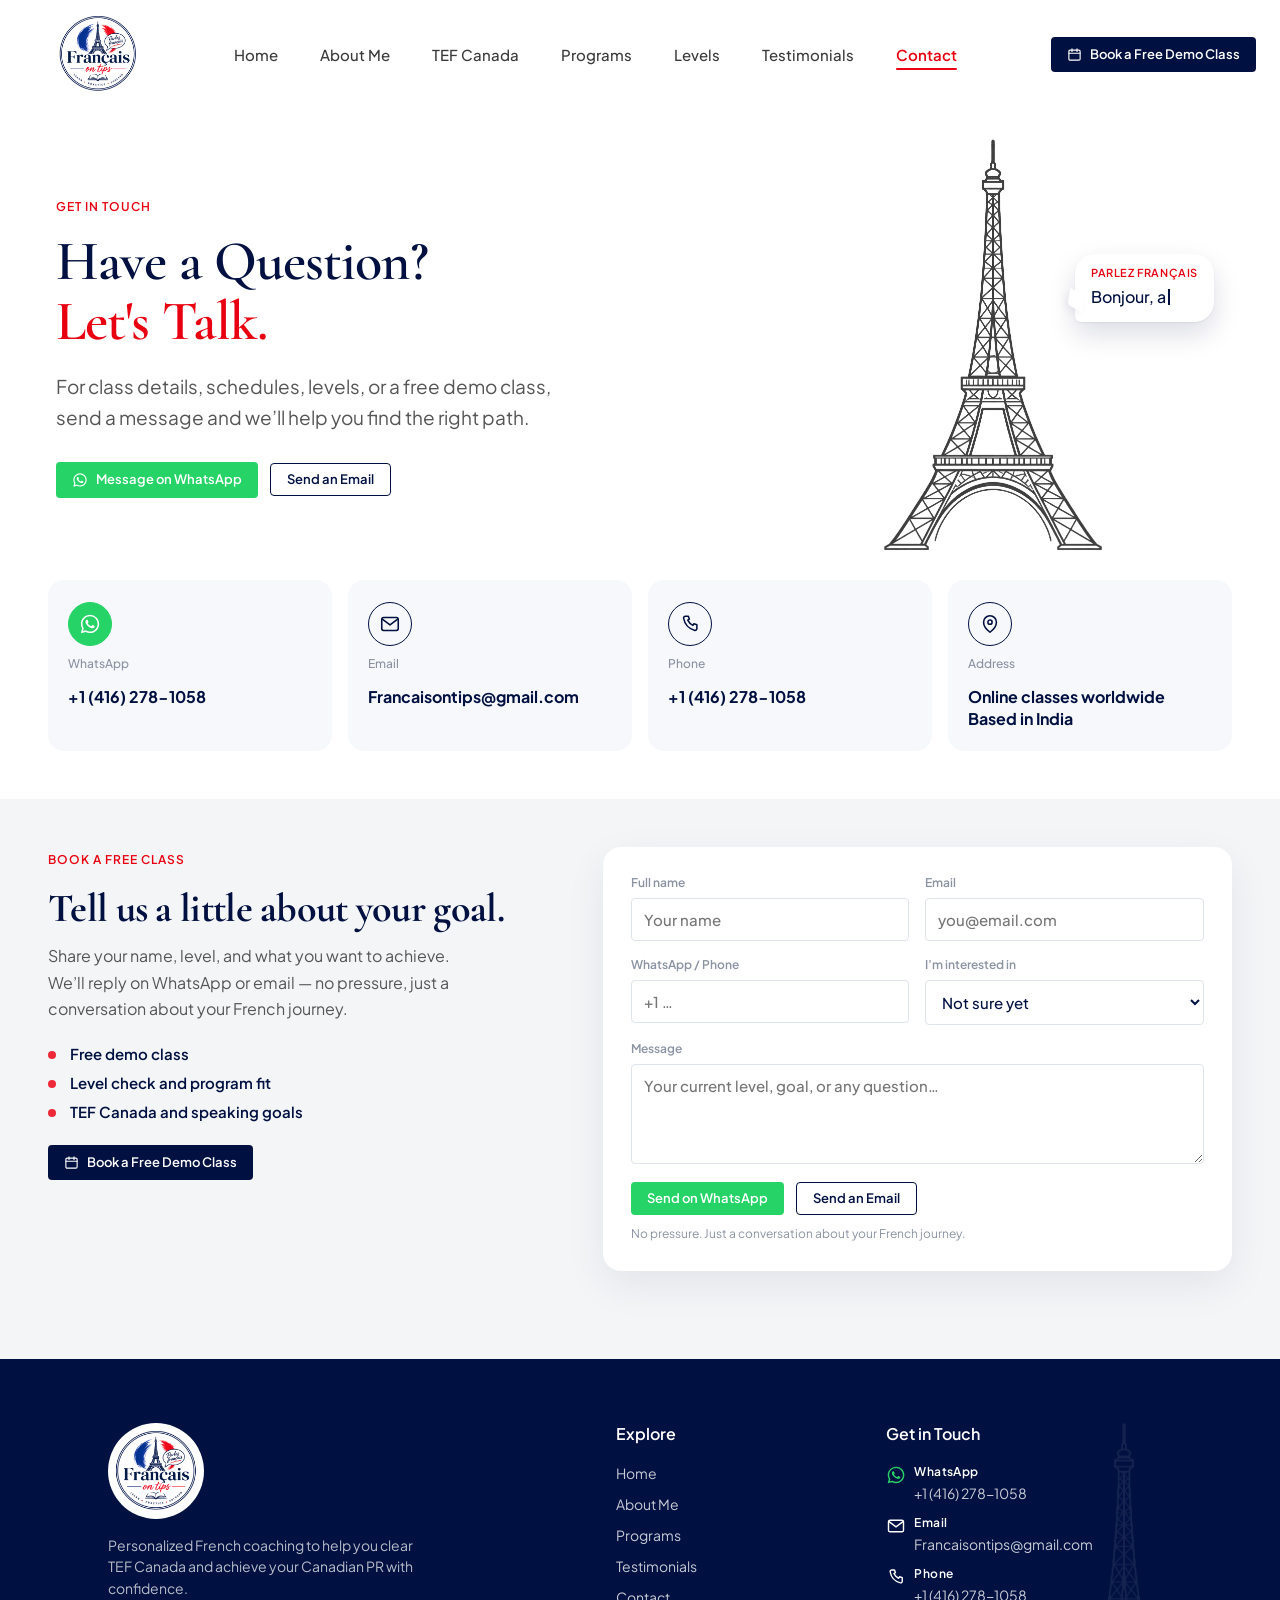
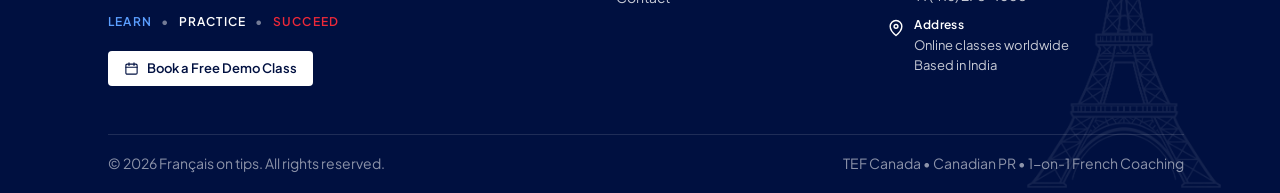
==== commit 4c021588: "v" ====
--- a/contact.html
+++ b/contact.html
@@ -32,7 +32,7 @@
           <li><a class="active" href="contact.html">Contact</a></li>
         </ul>
 
-        <a class="btn btn-primary nav-cta-mobile text-button" href="#book">
+        <a class="btn btn-primary nav-cta-mobile text-button" href="https://calendly.com/francaisontips/bookdemo" target="_blank" rel="noopener noreferrer">
           <svg class="icon-cal" viewBox="0 0 24 24" aria-hidden="true">
             <rect x="3" y="5" width="18" height="16" rx="2" fill="none" stroke="currentColor" stroke-width="1.8"/>
             <path d="M3 10h18M8 3v4M16 3v4" fill="none" stroke="currentColor" stroke-width="1.8" stroke-linecap="round"/>
@@ -41,7 +41,7 @@
         </a>
       </div>
 
-      <a class="btn btn-primary nav-cta text-button" href="#book">
+      <a class="btn btn-primary nav-cta text-button" href="https://calendly.com/francaisontips/bookdemo" target="_blank" rel="noopener noreferrer">
         <svg class="icon-cal" viewBox="0 0 24 24" aria-hidden="true">
           <rect x="3" y="5" width="18" height="16" rx="2" fill="none" stroke="currentColor" stroke-width="1.8"/>
           <path d="M3 10h18M8 3v4M16 3v4" fill="none" stroke="currentColor" stroke-width="1.8" stroke-linecap="round"/>
@@ -143,6 +143,13 @@
           <li>Level check and program fit</li>
           <li>TEF Canada and speaking goals</li>
         </ul>
+        <a class="btn btn-primary text-button" href="https://calendly.com/francaisontips/bookdemo" target="_blank" rel="noopener noreferrer">
+          <svg class="icon-cal" viewBox="0 0 24 24" aria-hidden="true">
+            <rect x="3" y="5" width="18" height="16" rx="2" fill="none" stroke="currentColor" stroke-width="1.8"/>
+            <path d="M3 10h18M8 3v4M16 3v4" fill="none" stroke="currentColor" stroke-width="1.8" stroke-linecap="round"/>
+          </svg>
+          Book a Free Demo Class
+        </a>
       </div>
 
       <form class="contact-form" id="contact-form">
@@ -206,7 +213,7 @@
           <span class="flag-dot">•</span>
           <span class="flag-red">Succeed</span>
         </p>
-        <a class="btn btn-primary text-button footer-cta" href="#book">
+        <a class="btn btn-primary text-button footer-cta" href="https://calendly.com/francaisontips/bookdemo" target="_blank" rel="noopener noreferrer">
           <svg class="icon-cal" viewBox="0 0 24 24" aria-hidden="true">
             <rect x="3" y="5" width="18" height="16" rx="2" fill="none" stroke="currentColor" stroke-width="1.8"/>
             <path d="M3 10h18M8 3v4M16 3v4" fill="none" stroke="currentColor" stroke-width="1.8" stroke-linecap="round"/>
--- a/css/style.css
+++ b/css/style.css
@@ -4188,6 +4188,10 @@
   background: #ed2939;
 }
 
+.contact-book-copy .btn {
+  margin-top: 24px;
+}
+
 .contact-form {
   background: #ffffff;
   border-radius: 18px;
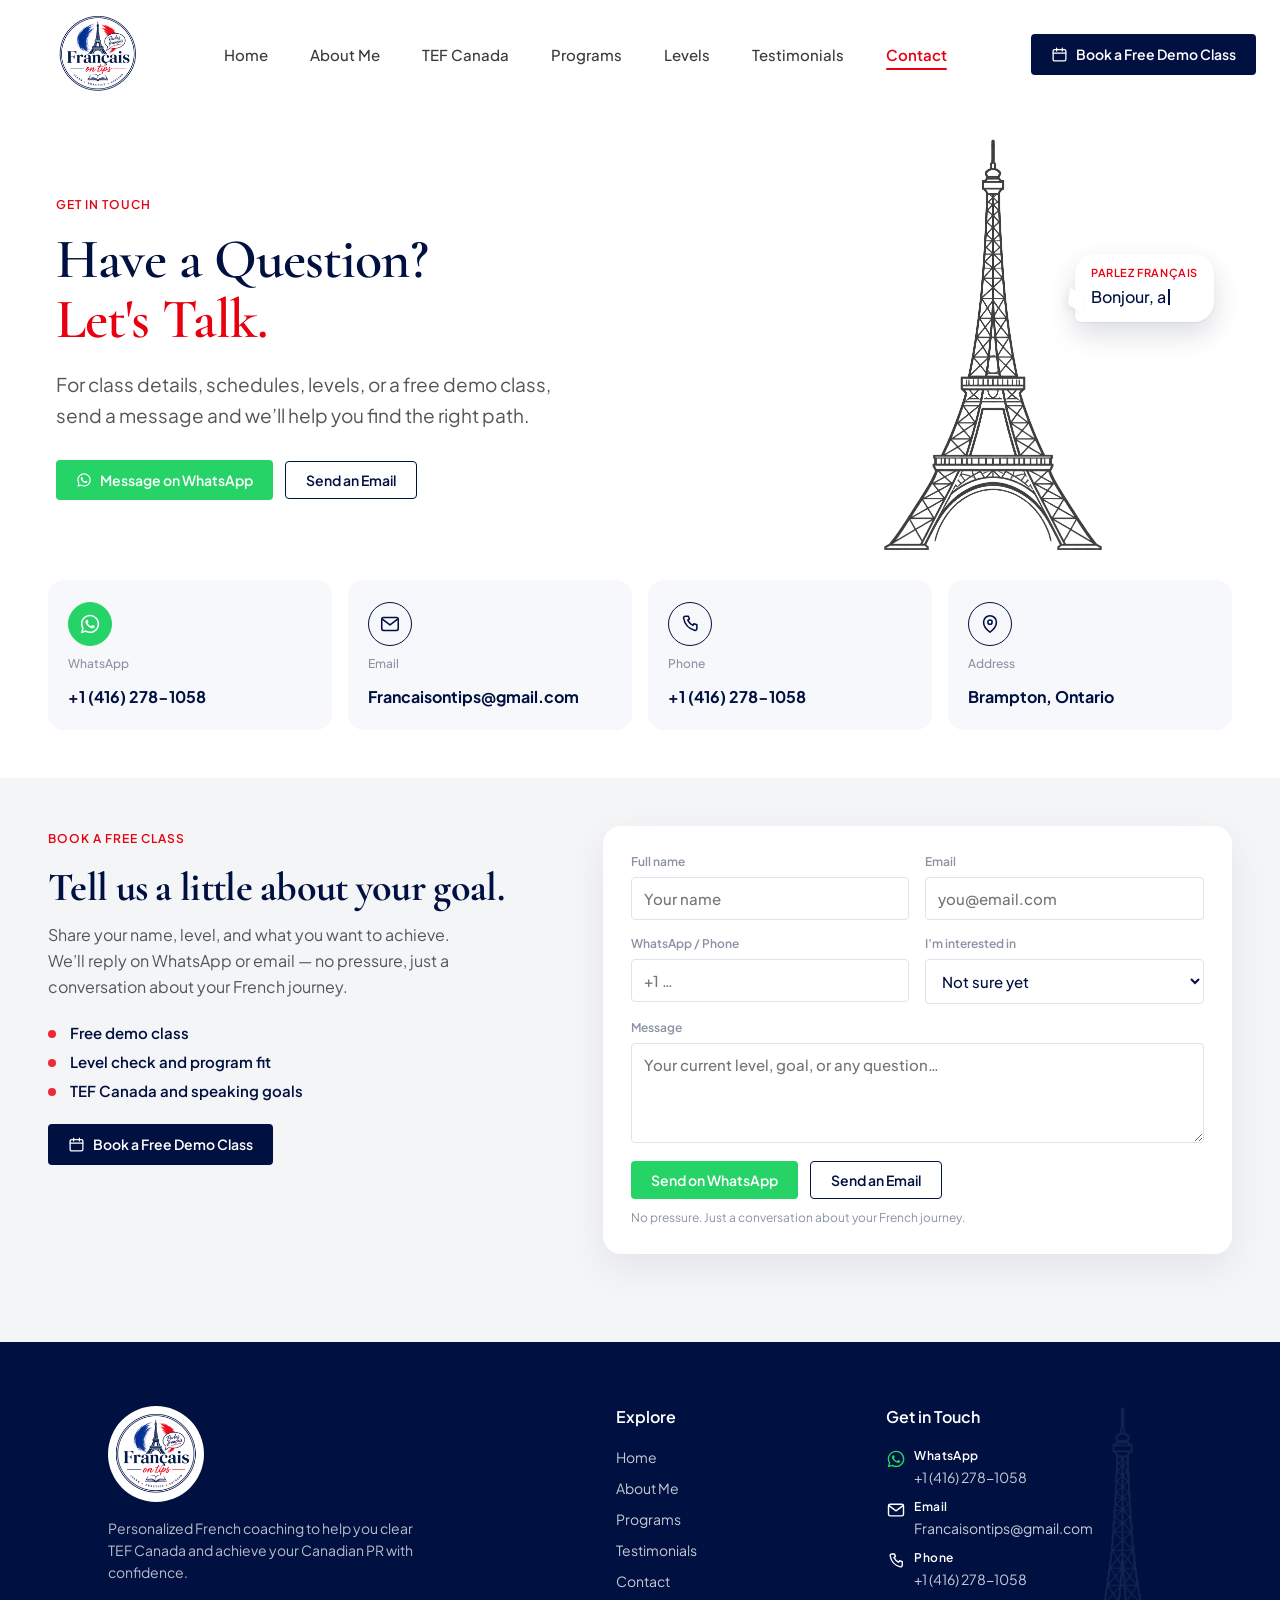
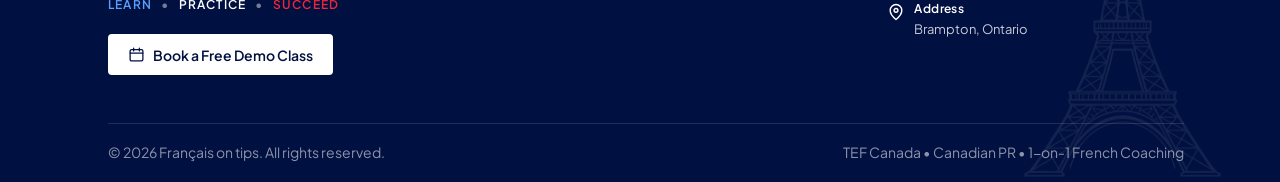
==== commit 6050c7b1: "v" ====
--- a/contact.html
+++ b/contact.html
@@ -126,7 +126,7 @@
           </svg>
         </span>
         <strong class="talk-label">Address</strong>
-        <span>Online classes worldwide<br>Based in India</span>
+        <span>Brampton, Ontario</span>
       </div>
     </section>
 
@@ -286,7 +286,7 @@
               </span>
               <span>
                 <strong>Address</strong>
-                Online classes worldwide<br>Based in India
+                Brampton, Ontario
               </span>
             </span>
           </li>
--- a/css/typography.css
+++ b/css/typography.css
@@ -233,7 +233,7 @@
 
 .text-button {
   font-family: var(--font-family);
-  font-size: 13px;
+  font-size: 14px;
   line-height: 1;
   font-weight: 600;
 }
@@ -305,7 +305,7 @@
   }
 
   .text-button {
-    font-size: 12px;
+    font-size: 13px;
   }
 }
 
@@ -371,7 +371,7 @@
   }
 
   .text-button {
-    font-size: 13px;
+    font-size: 14px;
   }
 }
 
@@ -443,6 +443,6 @@
   }
 
   .text-button {
-    font-size: 13px;
-  }
-}
+    font-size: 14px;
+  }
+}
--- a/css/style.css
+++ b/css/style.css
@@ -64,7 +64,7 @@
   background: var(--navy);
   color: #ffffff;
   border-radius: 4px;
-  padding: 10px 16px;
+  padding: 12px 20px;
   transition: color 0.35s ease, transform 0.35s ease, box-shadow 0.35s ease;
 }
 
@@ -93,8 +93,8 @@
 }
 
 .icon-cal {
-  width: 15px;
-  height: 15px;
+  width: 17px;
+  height: 17px;
   flex-shrink: 0;
 }
 
@@ -106,7 +106,7 @@
   color: var(--navy);
   border: 1.5px solid var(--navy);
   border-radius: 4px;
-  padding: 9px 16px;
+  padding: 11px 20px;
   transition: color 0.35s ease, transform 0.35s ease, background 0.35s ease, box-shadow 0.35s ease;
 }
 
@@ -1530,7 +1530,7 @@
   }
 
   .btn-primary {
-    padding: 9px 14px;
+    padding: 11px 18px;
   }
 
   .hero-inner {
@@ -1849,8 +1849,16 @@
     border-bottom: 0;
   }
 
-  .btn-primary {
-    padding: 8px 12px;
+  .btn-primary,
+  .btn-outline,
+  .talk-wa {
+    padding: 10px 16px;
+    font-size: 13px;
+  }
+
+  .icon-cal {
+    width: 16px;
+    height: 16px;
   }
 
   .translator {
@@ -2079,7 +2087,7 @@
   }
 
   .nav-cta {
-    padding: 8px 12px;
+    padding: 12px 18px;
   }
 
   .logo img {
@@ -3943,7 +3951,7 @@
   background: #25d366;
   color: #ffffff;
   border-radius: 4px;
-  padding: 10px 16px;
+  padding: 12px 20px;
   transition: transform 0.35s ease, box-shadow 0.35s ease, background 0.35s ease;
 }
 
